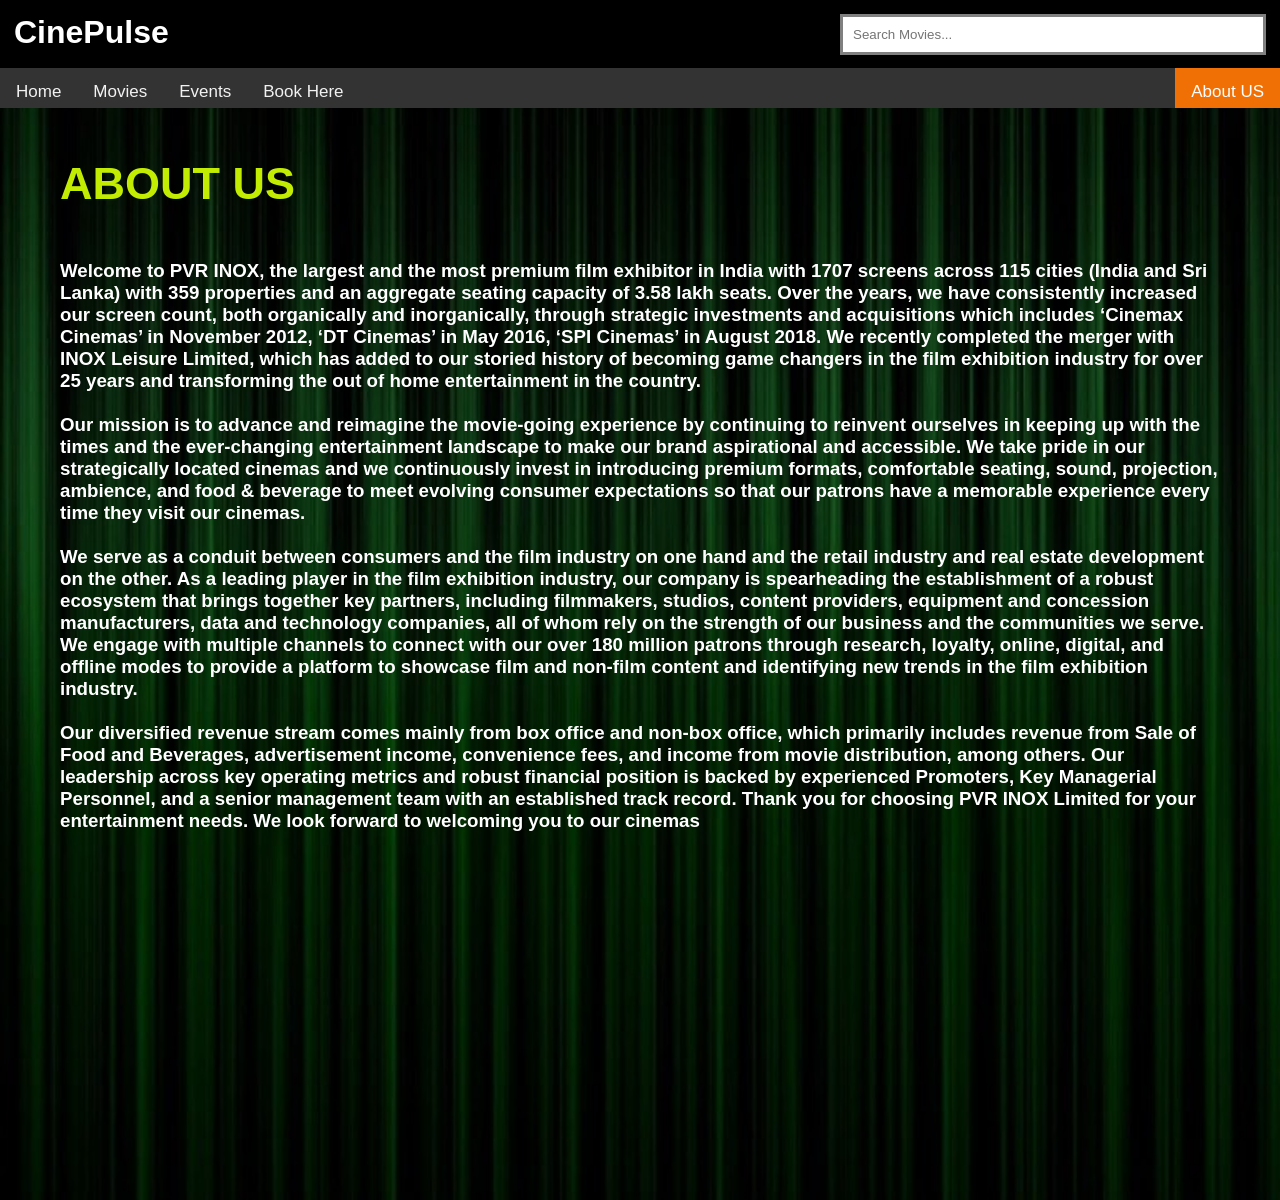
==== about.html @ e03e768c "cinepulse" ====
<!DOCTYPE html>
<html lang="en">
<head>
    <meta charset="UTF-8">
    <meta name="viewport" content="width=device-width, initial-scale=1.0">
    <title>About Us</title>
    <link rel="stylesheet" href="about.css">
</head>
<body>
    <div class="header">
        <div class="nav1">
            <div class="title">
                <h1>CinePulse</h1>
            </div>
            <div class="search">
                <input type="text" placeholder="Search Movies...">
            </div>
        </div>
        <div class="nav2">
            <a href="Home.html" >Home</a>
            <a href="movie.html" >Movies</a>
            <a href="event.html">Events</a>
            <a href="#book">Book Here</a>
            <a href="#about" id="about" class="active">About US</a>
        </div>
        <div class="about">
        <div class="ab">
            <h2>ABOUT US</h2>
        </div>
        <div class="ab2">
            <h3>Welcome to PVR INOX, the largest and the most premium film exhibitor in India with 1707 screens across 115 cities (India and Sri Lanka) with 359 properties and an aggregate seating capacity of 3.58 lakh seats. Over the years, we have consistently increased our screen count, both organically and inorganically, through strategic investments and acquisitions which includes ‘Cinemax Cinemas’ in November 2012, ‘DT Cinemas’ in May 2016, ‘SPI Cinemas’ in August 2018. We recently completed the merger with INOX Leisure Limited, which has added to our storied history of becoming game changers in the film exhibition industry for over 25 years and transforming the out of home entertainment in the country.<br>
                <br>

                Our mission is to advance and reimagine the movie-going experience by continuing to reinvent ourselves in keeping up with the times and the ever-changing entertainment landscape to make our brand aspirational and accessible. We take pride in our strategically located cinemas and we continuously invest in introducing premium formats, comfortable seating, sound, projection, ambience, and food & beverage to meet evolving consumer expectations so that our patrons have a memorable experience every time they visit our cinemas.<br>
                <br>
                
                We serve as a conduit between consumers and the film industry on one hand and the retail industry and real estate development on the other. As a leading player in the film exhibition industry, our company is spearheading the establishment of a robust ecosystem that brings together key partners, including filmmakers, studios, content providers, equipment and concession manufacturers, data and technology companies, all of whom rely on the strength of our business and the communities we serve. We engage with multiple channels to connect with our over 180 million patrons through research, loyalty, online, digital, and offline modes to provide a platform to showcase film and non-film content and identifying new trends in the film exhibition industry.<br>
                <br>
                
                Our diversified revenue stream comes mainly from box office and non-box office, which primarily includes revenue from Sale of Food and Beverages, advertisement income, convenience fees, and income from movie distribution, among others. Our leadership across key operating metrics and robust financial position is backed by experienced Promoters, Key Managerial Personnel, and a senior management team with an established track record.
                
                Thank you for choosing PVR INOX Limited for your entertainment needs. We look forward to welcoming you to our cinemas
            </h3>
        </div>
        </div>
    </div>
</body>
</html>
---- about.css ----
* {
    margin: 0;

}
.header {
    display: block;
    height: 100vh;
}

.nav1 {
    background-color: black;
    display: flex;
    color: white;
    justify-content: space-between;
    padding: 14px 14px;
    height: 40px;
}
.title h1{
    align-items: center;
    justify-content: center;
    /*  animation:fadeIn 1s ease forwards; */
}
/* @keyframes fadeIn{
    from{
        opacity: 0;
        transform: transslateY(20px);
    }
    to{
        opacity:1;
        transform:translateY0()
    }
} */

.search input[type=text]{
    float:right;
    width: 400px;
    margin: auto;
    height: auto;
  border: 3px solid grey;
  padding: 10px;
}



body {
    
    font-family: Arial, Helvetica, sans-serif;
    background-image: url(img7.jpg);
    background-position-y: 45px;
    background-size:cover ;
    background-repeat: no-repeat;
    height: 1200px;
}
.nav2 {
    overflow: hidden;
    background-color: #333;
    height:40px;
}
.nav2 a {
    float: left;
    color: #f2f2f2;
    text-align: center;
    padding: 14px 16px;
    text-decoration: none;
    font-size: 17px;
}
.nav2 a.about{
    float: right;
    color: #f2f2f2;
    text-align: center;
    padding: 14px 16px;
    text-decoration: none;
    font-size: 17px;

}
.nav2 a#about{
    float:right;
}
.nav2 a:hover {
    background-color: #ddd;
    color: black;
}
.nav2 a.active {
    background-color: #f07006;
    color: white;
} 

.about {
    height: 800px;
    font-family: 'Segoe UI', Tahoma, Geneva, Verdana, sans-serif;
}

.ab{
    margin-top: 50px;
    margin-left: 60px;
    color: #c2ed02;
    font-size: 30px;
}
.ab2{
    margin-top: 50px;
    margin-left: 60px;
    margin-right: 60px;
    color:white;

}
.team{
    margin-top: 50px;
    margin-left: 60px; 
    margin-right: 60px;
    font-size: 30px;
    color:#c2ed02
}
.event1{
    display: flex;
    justify-content: space-evenly;
    margin-top: 50px;
    margin-left: 60px;
    margin-right: 60px;
    padding-bottom: 50px;
}
.img1{
    text-align: center;
}
.event1 img {
    border-radius: 50%;
    border: 2px solid rgb(7, 226, 242);
    transition: 0.3s;
}
.event1 h4{
    color: #fff;
}
.img1 img:hover{
    transform: scale(1.08);
}
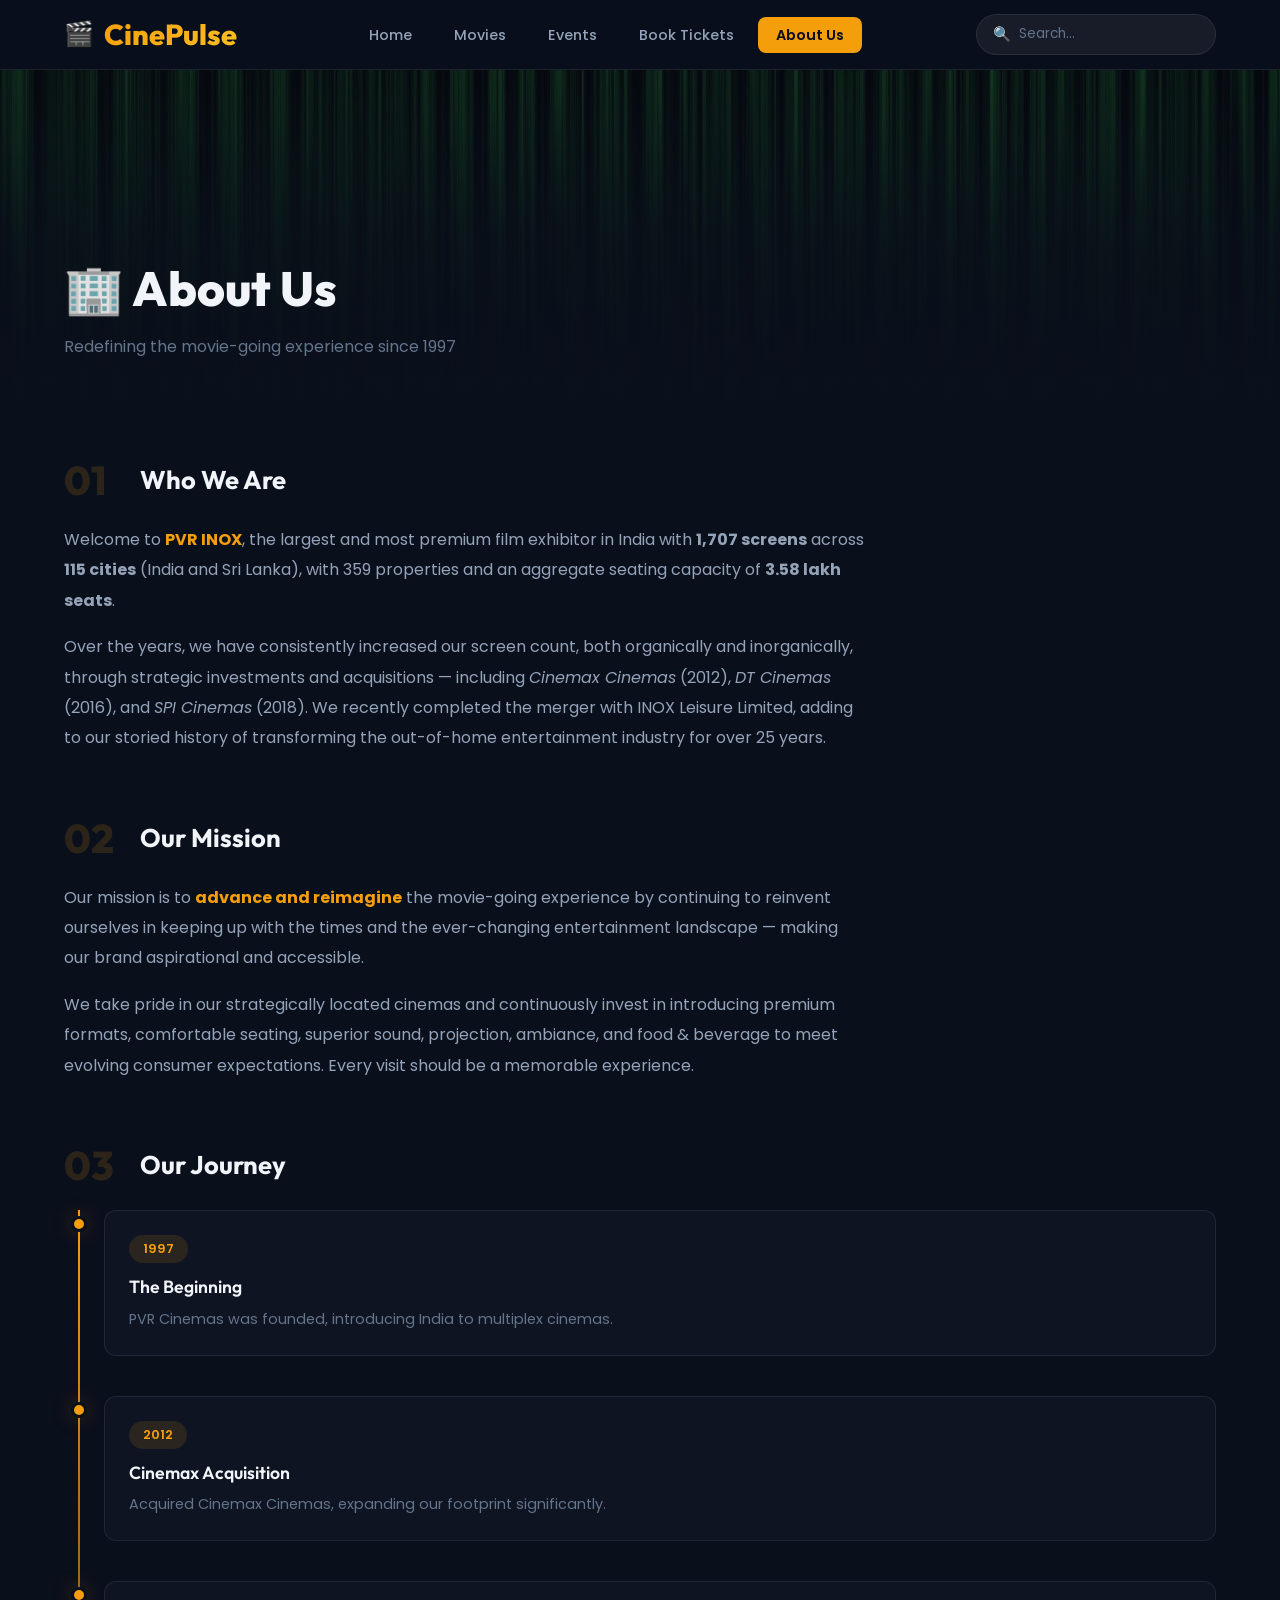
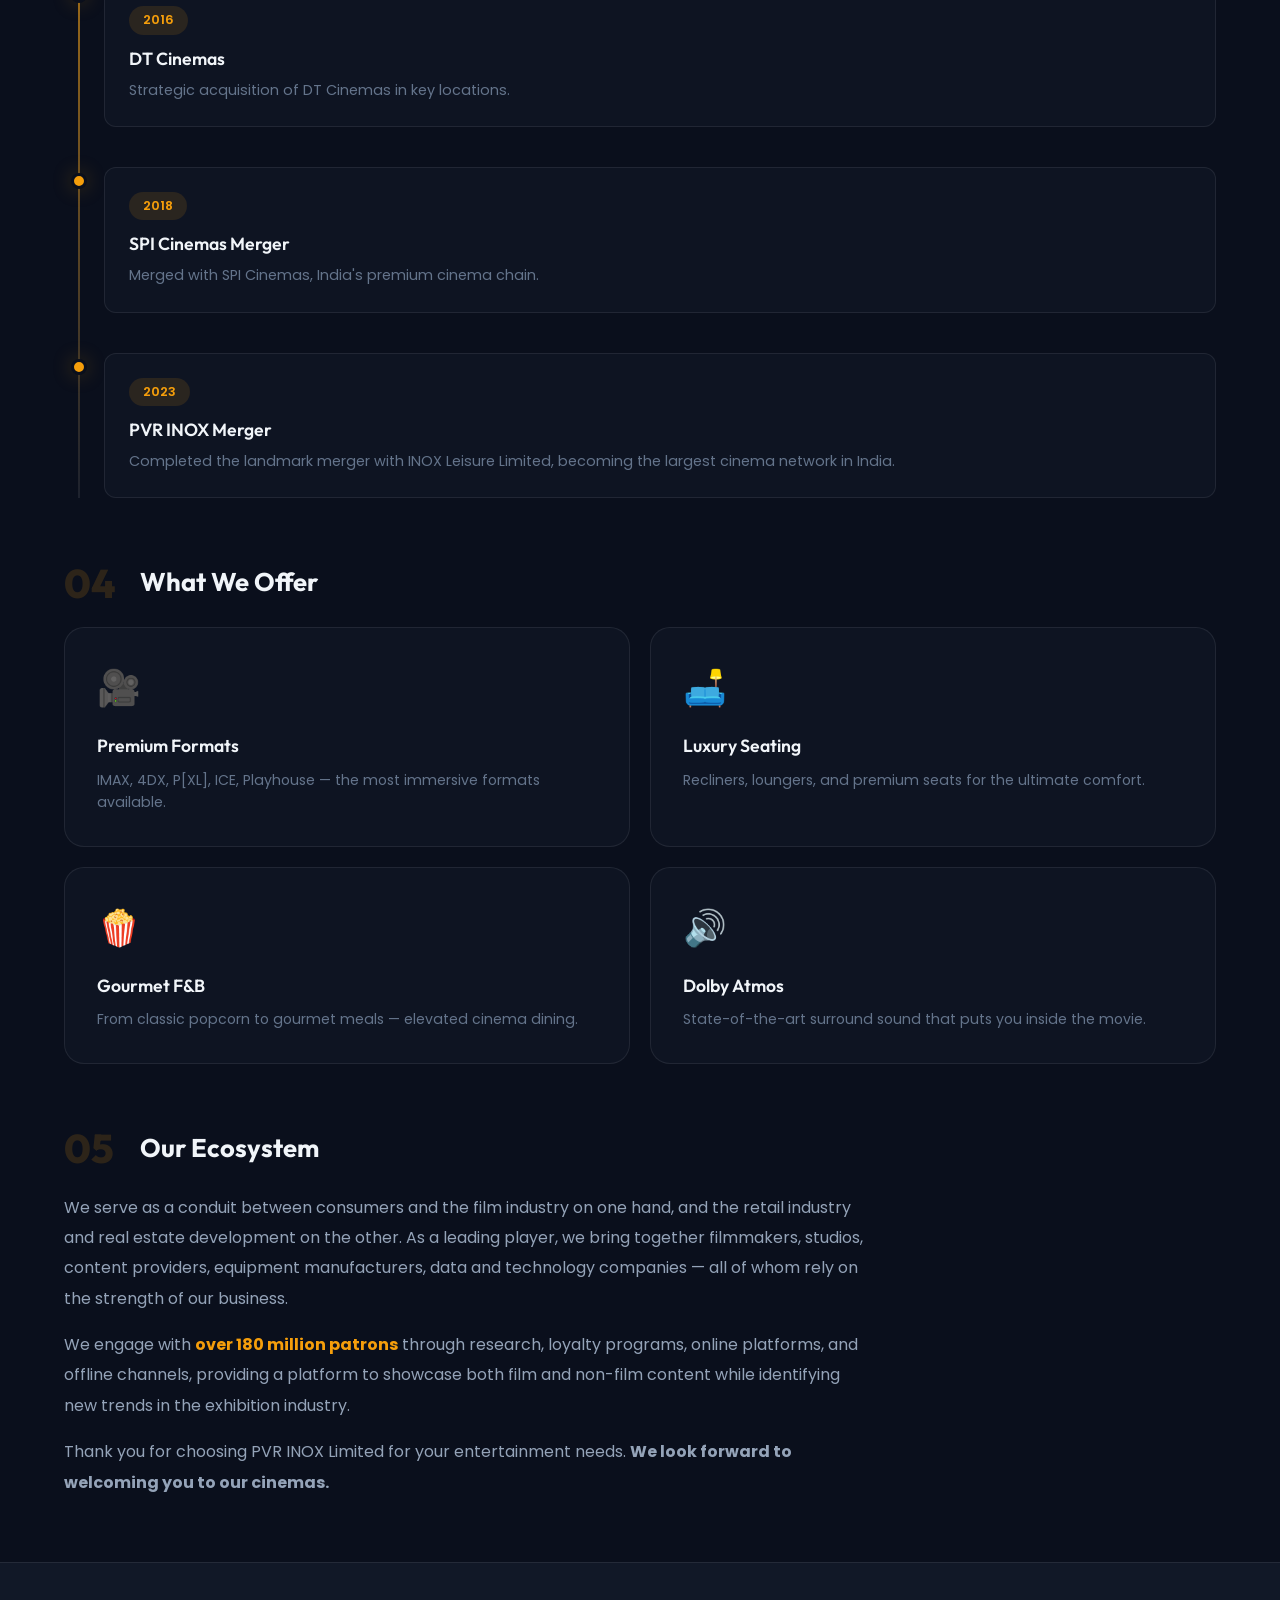
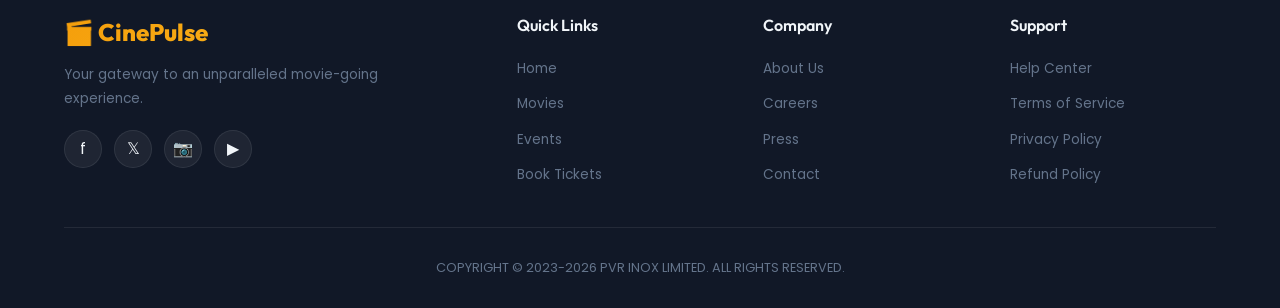
==== commit 095caffe: "updated" ====
--- a/about.html
+++ b/about.html
@@ -1,50 +1,252 @@
 <!DOCTYPE html>
 <html lang="en">
 <head>
-    <meta charset="UTF-8">
-    <meta name="viewport" content="width=device-width, initial-scale=1.0">
-    <title>About Us</title>
-    <link rel="stylesheet" href="about.css">
+  <meta charset="UTF-8">
+  <meta name="viewport" content="width=device-width, initial-scale=1.0">
+  <meta name="description" content="Learn about CinePulse and PVR INOX — India's largest premium film exhibitor with 1700+ screens across 115 cities.">
+  <title>About Us — CinePulse</title>
+  <link rel="stylesheet" href="global.css">
+  <link rel="stylesheet" href="about.css">
 </head>
 <body>
-    <div class="header">
-        <div class="nav1">
-            <div class="title">
-                <h1>CinePulse</h1>
-            </div>
-            <div class="search">
-                <input type="text" placeholder="Search Movies...">
-            </div>
-        </div>
-        <div class="nav2">
-            <a href="Home.html" >Home</a>
-            <a href="movie.html" >Movies</a>
-            <a href="event.html">Events</a>
-            <a href="#book">Book Here</a>
-            <a href="#about" id="about" class="active">About US</a>
-        </div>
-        <div class="about">
-        <div class="ab">
-            <h2>ABOUT US</h2>
-        </div>
-        <div class="ab2">
-            <h3>Welcome to PVR INOX, the largest and the most premium film exhibitor in India with 1707 screens across 115 cities (India and Sri Lanka) with 359 properties and an aggregate seating capacity of 3.58 lakh seats. Over the years, we have consistently increased our screen count, both organically and inorganically, through strategic investments and acquisitions which includes ‘Cinemax Cinemas’ in November 2012, ‘DT Cinemas’ in May 2016, ‘SPI Cinemas’ in August 2018. We recently completed the merger with INOX Leisure Limited, which has added to our storied history of becoming game changers in the film exhibition industry for over 25 years and transforming the out of home entertainment in the country.<br>
-                <br>
-
-                Our mission is to advance and reimagine the movie-going experience by continuing to reinvent ourselves in keeping up with the times and the ever-changing entertainment landscape to make our brand aspirational and accessible. We take pride in our strategically located cinemas and we continuously invest in introducing premium formats, comfortable seating, sound, projection, ambience, and food & beverage to meet evolving consumer expectations so that our patrons have a memorable experience every time they visit our cinemas.<br>
-                <br>
-                
-                We serve as a conduit between consumers and the film industry on one hand and the retail industry and real estate development on the other. As a leading player in the film exhibition industry, our company is spearheading the establishment of a robust ecosystem that brings together key partners, including filmmakers, studios, content providers, equipment and concession manufacturers, data and technology companies, all of whom rely on the strength of our business and the communities we serve. We engage with multiple channels to connect with our over 180 million patrons through research, loyalty, online, digital, and offline modes to provide a platform to showcase film and non-film content and identifying new trends in the film exhibition industry.<br>
-                <br>
-                
-                Our diversified revenue stream comes mainly from box office and non-box office, which primarily includes revenue from Sale of Food and Beverages, advertisement income, convenience fees, and income from movie distribution, among others. Our leadership across key operating metrics and robust financial position is backed by experienced Promoters, Key Managerial Personnel, and a senior management team with an established track record.
-                
-                Thank you for choosing PVR INOX Limited for your entertainment needs. We look forward to welcoming you to our cinemas
-            </h3>
-        </div>
-        </div>
-    </div>
+  <!-- Page Transition -->
+  <div class="page-transition active"></div>
+
+  <!-- Navbar -->
+  <nav class="navbar" id="navbar">
+    <div class="navbar__brand">
+      <span class="navbar__logo-icon">🎬</span>
+      <a href="index.html" class="navbar__logo">CinePulse</a>
+    </div>
+    <ul class="navbar__links" id="navLinks">
+      <li><a href="index.html">Home</a></li>
+      <li><a href="movie.html">Movies</a></li>
+      <li><a href="event.html">Events</a></li>
+      <li><a href="book.html">Book Tickets</a></li>
+      <li><a href="about.html" class="active">About Us</a></li>
+    </ul>
+    <div class="navbar__search">
+      <span class="navbar__search-icon">🔍</span>
+      <input type="text" placeholder="Search..." id="searchInput">
+    </div>
+    <div class="navbar__hamburger" id="hamburger">
+      <span></span>
+      <span></span>
+      <span></span>
+    </div>
+  </nav>
+  <div class="mobile-overlay" id="mobileOverlay"></div>
+
+  <!-- Page Header -->
+  <header class="page-hero" style="background-image: url('img7.jpg');">
+    <div class="page-hero__overlay"></div>
+    <div class="page-hero__content">
+      <h1 class="page-hero__title">🏢 About Us</h1>
+      <p class="page-hero__subtitle">Redefining the movie-going experience since 1997</p>
+    </div>
+  </header>
+
+  <!-- Main Content -->
+  <main class="about-page">
+    <div class="container">
+
+      <!-- Who We Are -->
+      <section class="about-section reveal">
+        <div class="about-section__header">
+          <span class="about-section__number">01</span>
+          <h2 class="about-section__title">Who We Are</h2>
+        </div>
+        <div class="about-section__content">
+          <p>
+            Welcome to <strong class="text-accent">PVR INOX</strong>, the largest and most premium film exhibitor
+            in India with <strong>1,707 screens</strong> across <strong>115 cities</strong> (India and Sri Lanka),
+            with 359 properties and an aggregate seating capacity of <strong>3.58 lakh seats</strong>.
+          </p>
+          <p>
+            Over the years, we have consistently increased our screen count, both organically and
+            inorganically, through strategic investments and acquisitions — including
+            <em>Cinemax Cinemas</em> (2012), <em>DT Cinemas</em> (2016), and <em>SPI Cinemas</em> (2018).
+            We recently completed the merger with INOX Leisure Limited, adding to our storied history
+            of transforming the out-of-home entertainment industry for over 25 years.
+          </p>
+        </div>
+      </section>
+
+      <!-- Our Mission -->
+      <section class="about-section reveal">
+        <div class="about-section__header">
+          <span class="about-section__number">02</span>
+          <h2 class="about-section__title">Our Mission</h2>
+        </div>
+        <div class="about-section__content">
+          <p>
+            Our mission is to <strong class="text-accent">advance and reimagine</strong> the movie-going
+            experience by continuing to reinvent ourselves in keeping up with the times and the
+            ever-changing entertainment landscape — making our brand aspirational and accessible.
+          </p>
+          <p>
+            We take pride in our strategically located cinemas and continuously invest in introducing
+            premium formats, comfortable seating, superior sound, projection, ambiance, and food
+            & beverage to meet evolving consumer expectations. Every visit should be a memorable experience.
+          </p>
+        </div>
+      </section>
+
+      <!-- Timeline -->
+      <section class="about-timeline reveal">
+        <div class="about-section__header">
+          <span class="about-section__number">03</span>
+          <h2 class="about-section__title">Our Journey</h2>
+        </div>
+        <div class="timeline">
+          <div class="timeline__item reveal-left">
+            <div class="timeline__marker"></div>
+            <div class="timeline__content">
+              <span class="timeline__year">1997</span>
+              <h3>The Beginning</h3>
+              <p>PVR Cinemas was founded, introducing India to multiplex cinemas.</p>
+            </div>
+          </div>
+          <div class="timeline__item reveal-right">
+            <div class="timeline__marker"></div>
+            <div class="timeline__content">
+              <span class="timeline__year">2012</span>
+              <h3>Cinemax Acquisition</h3>
+              <p>Acquired Cinemax Cinemas, expanding our footprint significantly.</p>
+            </div>
+          </div>
+          <div class="timeline__item reveal-left">
+            <div class="timeline__marker"></div>
+            <div class="timeline__content">
+              <span class="timeline__year">2016</span>
+              <h3>DT Cinemas</h3>
+              <p>Strategic acquisition of DT Cinemas in key locations.</p>
+            </div>
+          </div>
+          <div class="timeline__item reveal-right">
+            <div class="timeline__marker"></div>
+            <div class="timeline__content">
+              <span class="timeline__year">2018</span>
+              <h3>SPI Cinemas Merger</h3>
+              <p>Merged with SPI Cinemas, India's premium cinema chain.</p>
+            </div>
+          </div>
+          <div class="timeline__item reveal-left">
+            <div class="timeline__marker"></div>
+            <div class="timeline__content">
+              <span class="timeline__year">2023</span>
+              <h3>PVR INOX Merger</h3>
+              <p>Completed the landmark merger with INOX Leisure Limited, becoming the largest cinema network in India.</p>
+            </div>
+          </div>
+        </div>
+      </section>
+
+      <!-- What We Offer -->
+      <section class="about-features reveal">
+        <div class="about-section__header">
+          <span class="about-section__number">04</span>
+          <h2 class="about-section__title">What We Offer</h2>
+        </div>
+        <div class="features-grid stagger-children">
+          <div class="feature-card">
+            <span class="feature-card__icon">🎥</span>
+            <h3 class="feature-card__title">Premium Formats</h3>
+            <p class="feature-card__desc">IMAX, 4DX, P[XL], ICE, Playhouse — the most immersive formats available.</p>
+          </div>
+          <div class="feature-card">
+            <span class="feature-card__icon">🛋️</span>
+            <h3 class="feature-card__title">Luxury Seating</h3>
+            <p class="feature-card__desc">Recliners, loungers, and premium seats for the ultimate comfort.</p>
+          </div>
+          <div class="feature-card">
+            <span class="feature-card__icon">🍿</span>
+            <h3 class="feature-card__title">Gourmet F&B</h3>
+            <p class="feature-card__desc">From classic popcorn to gourmet meals — elevated cinema dining.</p>
+          </div>
+          <div class="feature-card">
+            <span class="feature-card__icon">🔊</span>
+            <h3 class="feature-card__title">Dolby Atmos</h3>
+            <p class="feature-card__desc">State-of-the-art surround sound that puts you inside the movie.</p>
+          </div>
+        </div>
+      </section>
+
+      <!-- Ecosystem -->
+      <section class="about-section reveal">
+        <div class="about-section__header">
+          <span class="about-section__number">05</span>
+          <h2 class="about-section__title">Our Ecosystem</h2>
+        </div>
+        <div class="about-section__content">
+          <p>
+            We serve as a conduit between consumers and the film industry on one hand,
+            and the retail industry and real estate development on the other. As a leading player,
+            we bring together filmmakers, studios, content providers, equipment manufacturers,
+            data and technology companies — all of whom rely on the strength of our business.
+          </p>
+          <p>
+            We engage with <strong class="text-accent">over 180 million patrons</strong> through research,
+            loyalty programs, online platforms, and offline channels, providing a platform to showcase
+            both film and non-film content while identifying new trends in the exhibition industry.
+          </p>
+          <p>
+            Thank you for choosing PVR INOX Limited for your entertainment needs.
+            <strong>We look forward to welcoming you to our cinemas.</strong>
+          </p>
+        </div>
+      </section>
+
+    </div>
+  </main>
+
+  <!-- Footer -->
+  <footer class="footer">
+    <div class="footer__grid">
+      <div class="footer__brand">
+        <div class="footer__brand-name">🎬 CinePulse</div>
+        <p class="footer__brand-desc">Your gateway to an unparalleled movie-going experience.</p>
+        <div class="footer__social">
+          <a href="#" aria-label="Facebook">f</a>
+          <a href="#" aria-label="Twitter">𝕏</a>
+          <a href="#" aria-label="Instagram">📷</a>
+          <a href="#" aria-label="YouTube">▶</a>
+        </div>
+      </div>
+      <div class="footer__col">
+        <h4 class="footer__col-title">Quick Links</h4>
+        <ul>
+          <li><a href="index.html">Home</a></li>
+          <li><a href="movie.html">Movies</a></li>
+          <li><a href="event.html">Events</a></li>
+          <li><a href="book.html">Book Tickets</a></li>
+        </ul>
+      </div>
+      <div class="footer__col">
+        <h4 class="footer__col-title">Company</h4>
+        <ul>
+          <li><a href="about.html">About Us</a></li>
+          <li><a href="#">Careers</a></li>
+          <li><a href="#">Press</a></li>
+          <li><a href="#">Contact</a></li>
+        </ul>
+      </div>
+      <div class="footer__col">
+        <h4 class="footer__col-title">Support</h4>
+        <ul>
+          <li><a href="#">Help Center</a></li>
+          <li><a href="#">Terms of Service</a></li>
+          <li><a href="#">Privacy Policy</a></li>
+          <li><a href="#">Refund Policy</a></li>
+        </ul>
+      </div>
+    </div>
+    <div class="footer__bottom">
+      COPYRIGHT © 2023-2026 PVR INOX LIMITED. ALL RIGHTS RESERVED.
+    </div>
+  </footer>
+
+  <button class="back-to-top" aria-label="Back to top">↑</button>
+  <script src="main.js"></script>
 </body>
 </html>
-
-
--- a/global.css
+++ b/global.css
@@ -0,0 +1,778 @@
+/* ============================================
+   CinePulse — Global Design System (2026)
+   ============================================ */
+
+/* ---------- Google Fonts ---------- */
+@import url('https://fonts.googleapis.com/css2?family=Poppins:wght@300;400;500;600;700;800;900&family=Outfit:wght@300;400;500;600;700;800&display=swap');
+
+/* ---------- CSS Custom Properties ---------- */
+:root {
+  /* Colors */
+  --bg-primary: #0a0f1c;
+  --bg-secondary: #111827;
+  --bg-card: rgba(17, 24, 39, 0.65);
+  --bg-glass: rgba(10, 15, 28, 0.75);
+  --bg-glass-hover: rgba(10, 15, 28, 0.9);
+
+  --accent: #f59e0b;
+  --accent-hover: #d97706;
+  --accent-glow: rgba(245, 158, 11, 0.25);
+  --accent-red: #ef4444;
+  --accent-green: #10b981;
+
+  --text-primary: #f1f5f9;
+  --text-secondary: #94a3b8;
+  --text-muted: #64748b;
+
+  --border-glass: rgba(255, 255, 255, 0.08);
+  --border-accent: rgba(245, 158, 11, 0.3);
+
+  /* Typography */
+  --font-heading: 'Outfit', sans-serif;
+  --font-body: 'Poppins', sans-serif;
+
+  /* Spacing */
+  --nav-height: 70px;
+  --section-padding: 80px 5%;
+  --container-max: 1400px;
+
+  /* Transitions */
+  --transition-fast: 0.2s cubic-bezier(0.4, 0, 0.2, 1);
+  --transition-smooth: 0.4s cubic-bezier(0.4, 0, 0.2, 1);
+  --transition-spring: 0.5s cubic-bezier(0.34, 1.56, 0.64, 1);
+
+  /* Borders */
+  --radius-sm: 8px;
+  --radius-md: 12px;
+  --radius-lg: 20px;
+  --radius-xl: 28px;
+
+  /* Shadows */
+  --shadow-card: 0 8px 32px rgba(0, 0, 0, 0.3);
+  --shadow-glow: 0 0 40px var(--accent-glow);
+  --shadow-float: 0 20px 60px rgba(0, 0, 0, 0.4);
+}
+
+/* ---------- Reset & Base ---------- */
+*,
+*::before,
+*::after {
+  margin: 0;
+  padding: 0;
+  box-sizing: border-box;
+}
+
+html {
+  scroll-behavior: smooth;
+  scroll-padding-top: var(--nav-height);
+}
+
+body {
+  font-family: var(--font-body);
+  background-color: var(--bg-primary);
+  color: var(--text-primary);
+  line-height: 1.6;
+  overflow-x: hidden;
+  min-height: 100vh;
+}
+
+img {
+  max-width: 100%;
+  height: auto;
+  display: block;
+}
+
+a {
+  text-decoration: none;
+  color: inherit;
+  transition: color var(--transition-fast);
+}
+
+::selection {
+  background: var(--accent);
+  color: var(--bg-primary);
+}
+
+/* Scrollbar */
+::-webkit-scrollbar {
+  width: 8px;
+}
+::-webkit-scrollbar-track {
+  background: var(--bg-primary);
+}
+::-webkit-scrollbar-thumb {
+  background: var(--text-muted);
+  border-radius: 100px;
+}
+::-webkit-scrollbar-thumb:hover {
+  background: var(--accent);
+}
+
+/* ---------- NAVBAR ---------- */
+.navbar {
+  position: fixed;
+  top: 0;
+  left: 0;
+  right: 0;
+  z-index: 1000;
+  padding: 0 5%;
+  height: var(--nav-height);
+  display: flex;
+  align-items: center;
+  justify-content: space-between;
+  background: var(--bg-glass);
+  backdrop-filter: blur(20px);
+  -webkit-backdrop-filter: blur(20px);
+  border-bottom: 1px solid var(--border-glass);
+  transition: all var(--transition-smooth);
+}
+
+.navbar.scrolled {
+  background: var(--bg-glass-hover);
+  box-shadow: 0 4px 30px rgba(0, 0, 0, 0.3);
+}
+
+.navbar__brand {
+  display: flex;
+  align-items: center;
+  gap: 10px;
+}
+
+.navbar__logo {
+  font-family: var(--font-heading);
+  font-size: 1.8rem;
+  font-weight: 800;
+  background: linear-gradient(135deg, var(--accent), #fbbf24, var(--accent-hover));
+  background-size: 200% 200%;
+  -webkit-background-clip: text;
+  -webkit-text-fill-color: transparent;
+  background-clip: text;
+  animation: gradientShift 3s ease infinite;
+}
+
+@keyframes gradientShift {
+  0%, 100% { background-position: 0% 50%; }
+  50% { background-position: 100% 50%; }
+}
+
+.navbar__logo-icon {
+  font-size: 1.5rem;
+}
+
+.navbar__links {
+  display: flex;
+  align-items: center;
+  gap: 6px;
+  list-style: none;
+}
+
+.navbar__links a {
+  padding: 8px 18px;
+  border-radius: var(--radius-sm);
+  font-size: 0.9rem;
+  font-weight: 500;
+  color: var(--text-secondary);
+  transition: all var(--transition-fast);
+  position: relative;
+}
+
+.navbar__links a:hover {
+  color: var(--text-primary);
+  background: rgba(255, 255, 255, 0.06);
+}
+
+.navbar__links a.active {
+  color: var(--bg-primary);
+  background: var(--accent);
+  font-weight: 600;
+}
+
+.navbar__search {
+  display: flex;
+  align-items: center;
+  gap: 8px;
+  background: rgba(255, 255, 255, 0.06);
+  border: 1px solid var(--border-glass);
+  border-radius: 100px;
+  padding: 8px 16px;
+  transition: all var(--transition-fast);
+}
+
+.navbar__search:focus-within {
+  border-color: var(--accent);
+  background: rgba(255, 255, 255, 0.1);
+  box-shadow: 0 0 20px var(--accent-glow);
+}
+
+.navbar__search-icon {
+  color: var(--text-muted);
+  font-size: 0.9rem;
+}
+
+.navbar__search input {
+  background: none;
+  border: none;
+  outline: none;
+  color: var(--text-primary);
+  font-family: var(--font-body);
+  font-size: 0.85rem;
+  width: 180px;
+  transition: width var(--transition-smooth);
+}
+
+.navbar__search input::placeholder {
+  color: var(--text-muted);
+}
+
+.navbar__search input:focus {
+  width: 240px;
+}
+
+/* Hamburger */
+.navbar__hamburger {
+  display: none;
+  flex-direction: column;
+  gap: 5px;
+  cursor: pointer;
+  padding: 5px;
+  z-index: 1001;
+}
+
+.navbar__hamburger span {
+  width: 24px;
+  height: 2px;
+  background: var(--text-primary);
+  border-radius: 2px;
+  transition: all var(--transition-fast);
+}
+
+.navbar__hamburger.open span:nth-child(1) {
+  transform: rotate(45deg) translate(5px, 5px);
+}
+.navbar__hamburger.open span:nth-child(2) {
+  opacity: 0;
+}
+.navbar__hamburger.open span:nth-child(3) {
+  transform: rotate(-45deg) translate(5px, -5px);
+}
+
+/* ---------- SECTION HEADERS ---------- */
+.section-header {
+  margin-bottom: 40px;
+}
+
+.section-header__title {
+  font-family: var(--font-heading);
+  font-size: 2rem;
+  font-weight: 700;
+  color: var(--text-primary);
+  display: inline-block;
+  position: relative;
+  padding-bottom: 12px;
+}
+
+.section-header__title::after {
+  content: '';
+  position: absolute;
+  bottom: 0;
+  left: 0;
+  width: 60px;
+  height: 3px;
+  background: linear-gradient(90deg, var(--accent), transparent);
+  border-radius: 100px;
+}
+
+.section-header__subtitle {
+  color: var(--text-muted);
+  font-size: 0.95rem;
+  margin-top: 8px;
+}
+
+/* ---------- CARD GRID ---------- */
+.card-grid {
+  display: grid;
+  grid-template-columns: repeat(auto-fill, minmax(200px, 1fr));
+  gap: 24px;
+}
+
+.card {
+  position: relative;
+  border-radius: var(--radius-md);
+  overflow: hidden;
+  background: var(--bg-card);
+  border: 1px solid var(--border-glass);
+  transition: all var(--transition-smooth);
+  cursor: pointer;
+  group: true;
+}
+
+.card:hover {
+  transform: translateY(-8px);
+  box-shadow: var(--shadow-float);
+  border-color: var(--border-accent);
+}
+
+.card__image-wrapper {
+  position: relative;
+  overflow: hidden;
+  aspect-ratio: 2/3;
+}
+
+.card__image-wrapper img {
+  width: 100%;
+  height: 100%;
+  object-fit: cover;
+  transition: transform var(--transition-smooth);
+}
+
+.card:hover .card__image-wrapper img {
+  transform: scale(1.08);
+}
+
+.card__overlay {
+  position: absolute;
+  inset: 0;
+  background: linear-gradient(to top, rgba(0,0,0,0.85) 0%, rgba(0,0,0,0.2) 40%, transparent 100%);
+  opacity: 0;
+  transition: opacity var(--transition-smooth);
+  display: flex;
+  align-items: flex-end;
+  padding: 20px;
+}
+
+.card:hover .card__overlay {
+  opacity: 1;
+}
+
+.card__overlay-btn {
+  width: 100%;
+  padding: 10px;
+  background: var(--accent);
+  color: var(--bg-primary);
+  border: none;
+  border-radius: var(--radius-sm);
+  font-family: var(--font-body);
+  font-weight: 600;
+  font-size: 0.85rem;
+  cursor: pointer;
+  transition: all var(--transition-fast);
+  text-align: center;
+  display: block;
+}
+
+.card__overlay-btn:hover {
+  background: var(--accent-hover);
+  transform: scale(1.03);
+}
+
+.card__info {
+  padding: 14px;
+}
+
+.card__title {
+  font-family: var(--font-heading);
+  font-weight: 600;
+  font-size: 0.95rem;
+  margin-bottom: 4px;
+  white-space: nowrap;
+  overflow: hidden;
+  text-overflow: ellipsis;
+}
+
+.card__meta {
+  font-size: 0.78rem;
+  color: var(--text-muted);
+}
+
+/* ---------- FOOTER ---------- */
+.footer {
+  background: var(--bg-secondary);
+  border-top: 1px solid var(--border-glass);
+  padding: 50px 5% 30px;
+  margin-top: 60px;
+}
+
+.footer__grid {
+  display: grid;
+  grid-template-columns: 2fr repeat(3, 1fr);
+  gap: 40px;
+  max-width: var(--container-max);
+  margin: 0 auto;
+}
+
+.footer__brand-name {
+  font-family: var(--font-heading);
+  font-size: 1.5rem;
+  font-weight: 800;
+  background: linear-gradient(135deg, var(--accent), #fbbf24);
+  -webkit-background-clip: text;
+  -webkit-text-fill-color: transparent;
+  background-clip: text;
+  margin-bottom: 12px;
+}
+
+.footer__brand-desc {
+  color: var(--text-muted);
+  font-size: 0.85rem;
+  line-height: 1.7;
+  max-width: 320px;
+}
+
+.footer__col-title {
+  font-family: var(--font-heading);
+  font-weight: 600;
+  font-size: 1rem;
+  margin-bottom: 16px;
+  color: var(--text-primary);
+}
+
+.footer__col ul {
+  list-style: none;
+}
+
+.footer__col ul li {
+  margin-bottom: 10px;
+}
+
+.footer__col ul li a {
+  color: var(--text-muted);
+  font-size: 0.85rem;
+  transition: all var(--transition-fast);
+}
+
+.footer__col ul li a:hover {
+  color: var(--accent);
+  padding-left: 4px;
+}
+
+.footer__social {
+  display: flex;
+  gap: 12px;
+  margin-top: 20px;
+}
+
+.footer__social a {
+  width: 38px;
+  height: 38px;
+  border-radius: 50%;
+  background: rgba(255, 255, 255, 0.06);
+  border: 1px solid var(--border-glass);
+  display: flex;
+  align-items: center;
+  justify-content: center;
+  font-size: 1rem;
+  transition: all var(--transition-fast);
+}
+
+.footer__social a:hover {
+  background: var(--accent);
+  color: var(--bg-primary);
+  border-color: var(--accent);
+  transform: translateY(-3px);
+}
+
+.footer__bottom {
+  text-align: center;
+  padding-top: 30px;
+  margin-top: 30px;
+  border-top: 1px solid var(--border-glass);
+  color: var(--text-muted);
+  font-size: 0.8rem;
+}
+
+/* ---------- TOAST NOTIFICATIONS ---------- */
+.toast-container {
+  position: fixed;
+  top: 90px;
+  right: 20px;
+  z-index: 9999;
+  display: flex;
+  flex-direction: column;
+  gap: 10px;
+}
+
+.toast {
+  padding: 16px 24px;
+  border-radius: var(--radius-md);
+  background: var(--bg-glass-hover);
+  backdrop-filter: blur(20px);
+  border: 1px solid var(--border-glass);
+  color: var(--text-primary);
+  font-size: 0.9rem;
+  display: flex;
+  align-items: center;
+  gap: 12px;
+  min-width: 300px;
+  box-shadow: var(--shadow-card);
+  animation: toastIn 0.4s var(--transition-spring) forwards;
+  position: relative;
+  overflow: hidden;
+}
+
+.toast::after {
+  content: '';
+  position: absolute;
+  bottom: 0;
+  left: 0;
+  height: 3px;
+  width: 100%;
+  animation: toastProgress 3s linear forwards;
+}
+
+.toast.success::after { background: var(--accent-green); }
+.toast.error::after { background: var(--accent-red); }
+.toast.info::after { background: var(--accent); }
+
+.toast__icon { font-size: 1.2rem; }
+
+.toast.removing {
+  animation: toastOut 0.3s ease forwards;
+}
+
+@keyframes toastIn {
+  from { opacity: 0; transform: translateX(100px); }
+  to { opacity: 1; transform: translateX(0); }
+}
+@keyframes toastOut {
+  from { opacity: 1; transform: translateX(0); }
+  to { opacity: 0; transform: translateX(100px); }
+}
+@keyframes toastProgress {
+  from { width: 100%; }
+  to { width: 0%; }
+}
+
+/* ---------- BACK TO TOP ---------- */
+.back-to-top {
+  position: fixed;
+  bottom: 30px;
+  right: 30px;
+  width: 48px;
+  height: 48px;
+  border-radius: 50%;
+  background: var(--accent);
+  color: var(--bg-primary);
+  border: none;
+  cursor: pointer;
+  font-size: 1.3rem;
+  display: flex;
+  align-items: center;
+  justify-content: center;
+  box-shadow: var(--shadow-glow);
+  opacity: 0;
+  visibility: hidden;
+  transform: translateY(20px);
+  transition: all var(--transition-smooth);
+  z-index: 999;
+}
+
+.back-to-top.visible {
+  opacity: 1;
+  visibility: visible;
+  transform: translateY(0);
+}
+
+.back-to-top:hover {
+  transform: translateY(-4px) scale(1.1);
+  box-shadow: 0 0 60px var(--accent-glow);
+}
+
+/* ---------- SCROLL ANIMATIONS ---------- */
+.reveal {
+  opacity: 0;
+  transform: translateY(40px);
+  transition: all 0.8s cubic-bezier(0.16, 1, 0.3, 1);
+}
+
+.reveal.visible {
+  opacity: 1;
+  transform: translateY(0);
+}
+
+.reveal-left {
+  opacity: 0;
+  transform: translateX(-40px);
+  transition: all 0.8s cubic-bezier(0.16, 1, 0.3, 1);
+}
+
+.reveal-left.visible {
+  opacity: 1;
+  transform: translateX(0);
+}
+
+.reveal-right {
+  opacity: 0;
+  transform: translateX(40px);
+  transition: all 0.8s cubic-bezier(0.16, 1, 0.3, 1);
+}
+
+.reveal-right.visible {
+  opacity: 1;
+  transform: translateX(0);
+}
+
+.reveal-scale {
+  opacity: 0;
+  transform: scale(0.9);
+  transition: all 0.8s cubic-bezier(0.16, 1, 0.3, 1);
+}
+
+.reveal-scale.visible {
+  opacity: 1;
+  transform: scale(1);
+}
+
+/* Stagger children */
+.stagger-children > * {
+  opacity: 0;
+  transform: translateY(20px);
+  transition: all 0.5s cubic-bezier(0.16, 1, 0.3, 1);
+}
+
+.stagger-children.visible > *:nth-child(1) { transition-delay: 0.05s; }
+.stagger-children.visible > *:nth-child(2) { transition-delay: 0.1s; }
+.stagger-children.visible > *:nth-child(3) { transition-delay: 0.15s; }
+.stagger-children.visible > *:nth-child(4) { transition-delay: 0.2s; }
+.stagger-children.visible > *:nth-child(5) { transition-delay: 0.25s; }
+.stagger-children.visible > *:nth-child(6) { transition-delay: 0.3s; }
+
+.stagger-children.visible > * {
+  opacity: 1;
+  transform: translateY(0);
+}
+
+/* ---------- PAGE TRANSITION ---------- */
+.page-transition {
+  position: fixed;
+  inset: 0;
+  background: var(--bg-primary);
+  z-index: 10000;
+  pointer-events: none;
+  opacity: 0;
+  transition: opacity 0.3s ease;
+}
+
+.page-transition.active {
+  opacity: 1;
+  pointer-events: all;
+}
+
+/* ---------- UTILITY ---------- */
+.container {
+  max-width: var(--container-max);
+  margin: 0 auto;
+  padding: 0 5%;
+}
+
+.text-accent { color: var(--accent); }
+.text-muted { color: var(--text-muted); }
+
+/* ---------- RESPONSIVE ---------- */
+
+/* Tablet */
+@media (max-width: 1024px) {
+  :root {
+    --nav-height: 64px;
+    --section-padding: 60px 4%;
+  }
+
+  .card-grid {
+    grid-template-columns: repeat(auto-fill, minmax(160px, 1fr));
+    gap: 16px;
+  }
+
+  .footer__grid {
+    grid-template-columns: 1fr 1fr;
+    gap: 30px;
+  }
+}
+
+/* Mobile */
+@media (max-width: 768px) {
+  :root {
+    --section-padding: 40px 4%;
+  }
+
+  .navbar__hamburger {
+    display: flex;
+  }
+
+  .navbar__links {
+    position: fixed;
+    top: 0;
+    right: -100%;
+    width: 280px;
+    height: 100vh;
+    background: var(--bg-secondary);
+    flex-direction: column;
+    padding: 100px 30px 30px;
+    gap: 8px;
+    transition: right var(--transition-smooth);
+    border-left: 1px solid var(--border-glass);
+  }
+
+  .navbar__links.open {
+    right: 0;
+  }
+
+  .navbar__links a {
+    width: 100%;
+    padding: 12px 16px;
+    font-size: 1rem;
+  }
+
+  .navbar__search {
+    display: none;
+  }
+
+  .section-header__title {
+    font-size: 1.5rem;
+  }
+
+  .card-grid {
+    grid-template-columns: repeat(2, 1fr);
+    gap: 12px;
+  }
+
+  .footer__grid {
+    grid-template-columns: 1fr;
+    gap: 30px;
+  }
+
+  .toast {
+    min-width: unset;
+    margin: 0 10px;
+  }
+}
+
+/* Small Mobile */
+@media (max-width: 480px) {
+  .card-grid {
+    grid-template-columns: repeat(2, 1fr);
+    gap: 10px;
+  }
+
+  .card__info {
+    padding: 10px;
+  }
+
+  .card__title {
+    font-size: 0.82rem;
+  }
+}
+
+/* Mobile Overlay backdrop */
+.mobile-overlay {
+  position: fixed;
+  inset: 0;
+  background: rgba(0, 0, 0, 0.5);
+  z-index: 998;
+  opacity: 0;
+  visibility: hidden;
+  transition: all var(--transition-fast);
+}
+
+.mobile-overlay.open {
+  opacity: 1;
+  visibility: visible;
+}
--- a/about.css
+++ b/about.css
@@ -1,134 +1,239 @@
-* {
-    margin: 0;
-
-}
-.header {
-    display: block;
-    height: 100vh;
-}
-
-.nav1 {
-    background-color: black;
-    display: flex;
-    color: white;
-    justify-content: space-between;
-    padding: 14px 14px;
-    height: 40px;
-}
-.title h1{
-    align-items: center;
-    justify-content: center;
-    /*  animation:fadeIn 1s ease forwards; */
-}
-/* @keyframes fadeIn{
-    from{
-        opacity: 0;
-        transform: transslateY(20px);
-    }
-    to{
-        opacity:1;
-        transform:translateY0()
-    }
-} */
-
-.search input[type=text]{
-    float:right;
-    width: 400px;
-    margin: auto;
-    height: auto;
-  border: 3px solid grey;
-  padding: 10px;
-}
-
-
-
-body {
-    
-    font-family: Arial, Helvetica, sans-serif;
-    background-image: url(img7.jpg);
-    background-position-y: 45px;
-    background-size:cover ;
-    background-repeat: no-repeat;
-    height: 1200px;
-}
-.nav2 {
-    overflow: hidden;
-    background-color: #333;
-    height:40px;
-}
-.nav2 a {
-    float: left;
-    color: #f2f2f2;
-    text-align: center;
-    padding: 14px 16px;
-    text-decoration: none;
-    font-size: 17px;
-}
-.nav2 a.about{
-    float: right;
-    color: #f2f2f2;
-    text-align: center;
-    padding: 14px 16px;
-    text-decoration: none;
-    font-size: 17px;
-
-}
-.nav2 a#about{
-    float:right;
-}
-.nav2 a:hover {
-    background-color: #ddd;
-    color: black;
-}
-.nav2 a.active {
-    background-color: #f07006;
-    color: white;
-} 
-
-.about {
-    height: 800px;
-    font-family: 'Segoe UI', Tahoma, Geneva, Verdana, sans-serif;
-}
-
-.ab{
-    margin-top: 50px;
-    margin-left: 60px;
-    color: #c2ed02;
-    font-size: 30px;
-}
-.ab2{
-    margin-top: 50px;
-    margin-left: 60px;
-    margin-right: 60px;
-    color:white;
-
-}
-.team{
-    margin-top: 50px;
-    margin-left: 60px; 
-    margin-right: 60px;
-    font-size: 30px;
-    color:#c2ed02
-}
-.event1{
-    display: flex;
-    justify-content: space-evenly;
-    margin-top: 50px;
-    margin-left: 60px;
-    margin-right: 60px;
-    padding-bottom: 50px;
-}
-.img1{
-    text-align: center;
-}
-.event1 img {
-    border-radius: 50%;
-    border: 2px solid rgb(7, 226, 242);
-    transition: 0.3s;
-}
-.event1 h4{
-    color: #fff;
-}
-.img1 img:hover{
-    transform: scale(1.08);
+/* ============================================
+   CinePulse — About Page Styles
+   ============================================ */
+
+/* ---------- PAGE HERO (shared with movie/event) ---------- */
+.page-hero {
+  position: relative;
+  height: 340px;
+  background-size: cover;
+  background-position: center;
+  display: flex;
+  align-items: flex-end;
+  margin-top: var(--nav-height);
+}
+
+.page-hero__overlay {
+  position: absolute;
+  inset: 0;
+  background: linear-gradient(
+    to top,
+    var(--bg-primary) 0%,
+    rgba(10, 15, 28, 0.85) 50%,
+    rgba(10, 15, 28, 0.5) 100%
+  );
+}
+
+.page-hero__content {
+  position: relative;
+  z-index: 2;
+  padding: 40px 5% 50px;
+  width: 100%;
+}
+
+.page-hero__title {
+  font-family: var(--font-heading);
+  font-size: clamp(2rem, 5vw, 3rem);
+  font-weight: 800;
+  margin-bottom: 8px;
+}
+
+.page-hero__subtitle {
+  color: var(--text-muted);
+  font-size: 1rem;
+}
+
+/* ---------- ABOUT SECTIONS ---------- */
+.about-page {
+  padding: 50px 0 0;
+}
+
+.about-section,
+.about-timeline,
+.about-features {
+  margin-bottom: 64px;
+}
+
+.about-section__header {
+  display: flex;
+  align-items: center;
+  gap: 16px;
+  margin-bottom: 24px;
+}
+
+.about-section__number {
+  font-family: var(--font-heading);
+  font-size: 2.5rem;
+  font-weight: 800;
+  color: rgba(245, 158, 11, 0.15);
+  line-height: 1;
+  min-width: 60px;
+}
+
+.about-section__title {
+  font-family: var(--font-heading);
+  font-size: 1.6rem;
+  font-weight: 700;
+}
+
+.about-section__content p {
+  color: var(--text-secondary);
+  font-size: 1rem;
+  line-height: 1.9;
+  margin-bottom: 16px;
+  max-width: 800px;
+}
+
+.about-section__content p:last-child {
+  margin-bottom: 0;
+}
+
+/* ---------- TIMELINE ---------- */
+.timeline {
+  position: relative;
+  padding-left: 40px;
+}
+
+.timeline::before {
+  content: '';
+  position: absolute;
+  left: 14px;
+  top: 0;
+  bottom: 0;
+  width: 2px;
+  background: linear-gradient(to bottom, var(--accent), var(--border-glass));
+}
+
+.timeline__item {
+  position: relative;
+  margin-bottom: 40px;
+}
+
+.timeline__item:last-child {
+  margin-bottom: 0;
+}
+
+.timeline__marker {
+  position: absolute;
+  left: -33px;
+  top: 6px;
+  width: 16px;
+  height: 16px;
+  border-radius: 50%;
+  background: var(--accent);
+  border: 3px solid var(--bg-primary);
+  box-shadow: 0 0 20px var(--accent-glow);
+  z-index: 1;
+}
+
+.timeline__content {
+  background: var(--bg-card);
+  border: 1px solid var(--border-glass);
+  border-radius: var(--radius-md);
+  padding: 24px;
+  transition: all var(--transition-smooth);
+}
+
+.timeline__content:hover {
+  border-color: var(--border-accent);
+  transform: translateX(8px);
+  box-shadow: var(--shadow-card);
+}
+
+.timeline__year {
+  display: inline-block;
+  background: rgba(245, 158, 11, 0.12);
+  color: var(--accent);
+  padding: 4px 14px;
+  border-radius: 100px;
+  font-size: 0.8rem;
+  font-weight: 600;
+  margin-bottom: 10px;
+}
+
+.timeline__content h3 {
+  font-family: var(--font-heading);
+  font-size: 1.1rem;
+  font-weight: 600;
+  margin-bottom: 6px;
+}
+
+.timeline__content p {
+  color: var(--text-muted);
+  font-size: 0.9rem;
+  line-height: 1.6;
+}
+
+/* ---------- FEATURES GRID ---------- */
+.features-grid {
+  display: grid;
+  grid-template-columns: repeat(2, 1fr);
+  gap: 20px;
+}
+
+.feature-card {
+  background: var(--bg-card);
+  border: 1px solid var(--border-glass);
+  border-radius: var(--radius-lg);
+  padding: 32px;
+  transition: all var(--transition-smooth);
+}
+
+.feature-card:hover {
+  transform: translateY(-6px);
+  border-color: var(--border-accent);
+  box-shadow: var(--shadow-glow);
+}
+
+.feature-card__icon {
+  font-size: 2.2rem;
+  display: block;
+  margin-bottom: 16px;
+}
+
+.feature-card__title {
+  font-family: var(--font-heading);
+  font-size: 1.1rem;
+  font-weight: 600;
+  margin-bottom: 8px;
+}
+
+.feature-card__desc {
+  color: var(--text-muted);
+  font-size: 0.88rem;
+  line-height: 1.6;
+}
+
+/* ---------- RESPONSIVE ---------- */
+@media (max-width: 768px) {
+  .page-hero {
+    height: 260px;
+  }
+
+  .about-section__number {
+    font-size: 2rem;
+    min-width: auto;
+  }
+
+  .about-section__title {
+    font-size: 1.3rem;
+  }
+
+  .timeline {
+    padding-left: 30px;
+  }
+
+  .timeline__marker {
+    left: -24px;
+    width: 12px;
+    height: 12px;
+  }
+
+  .timeline__content {
+    padding: 18px;
+  }
+
+  .features-grid {
+    grid-template-columns: 1fr;
+  }
 }
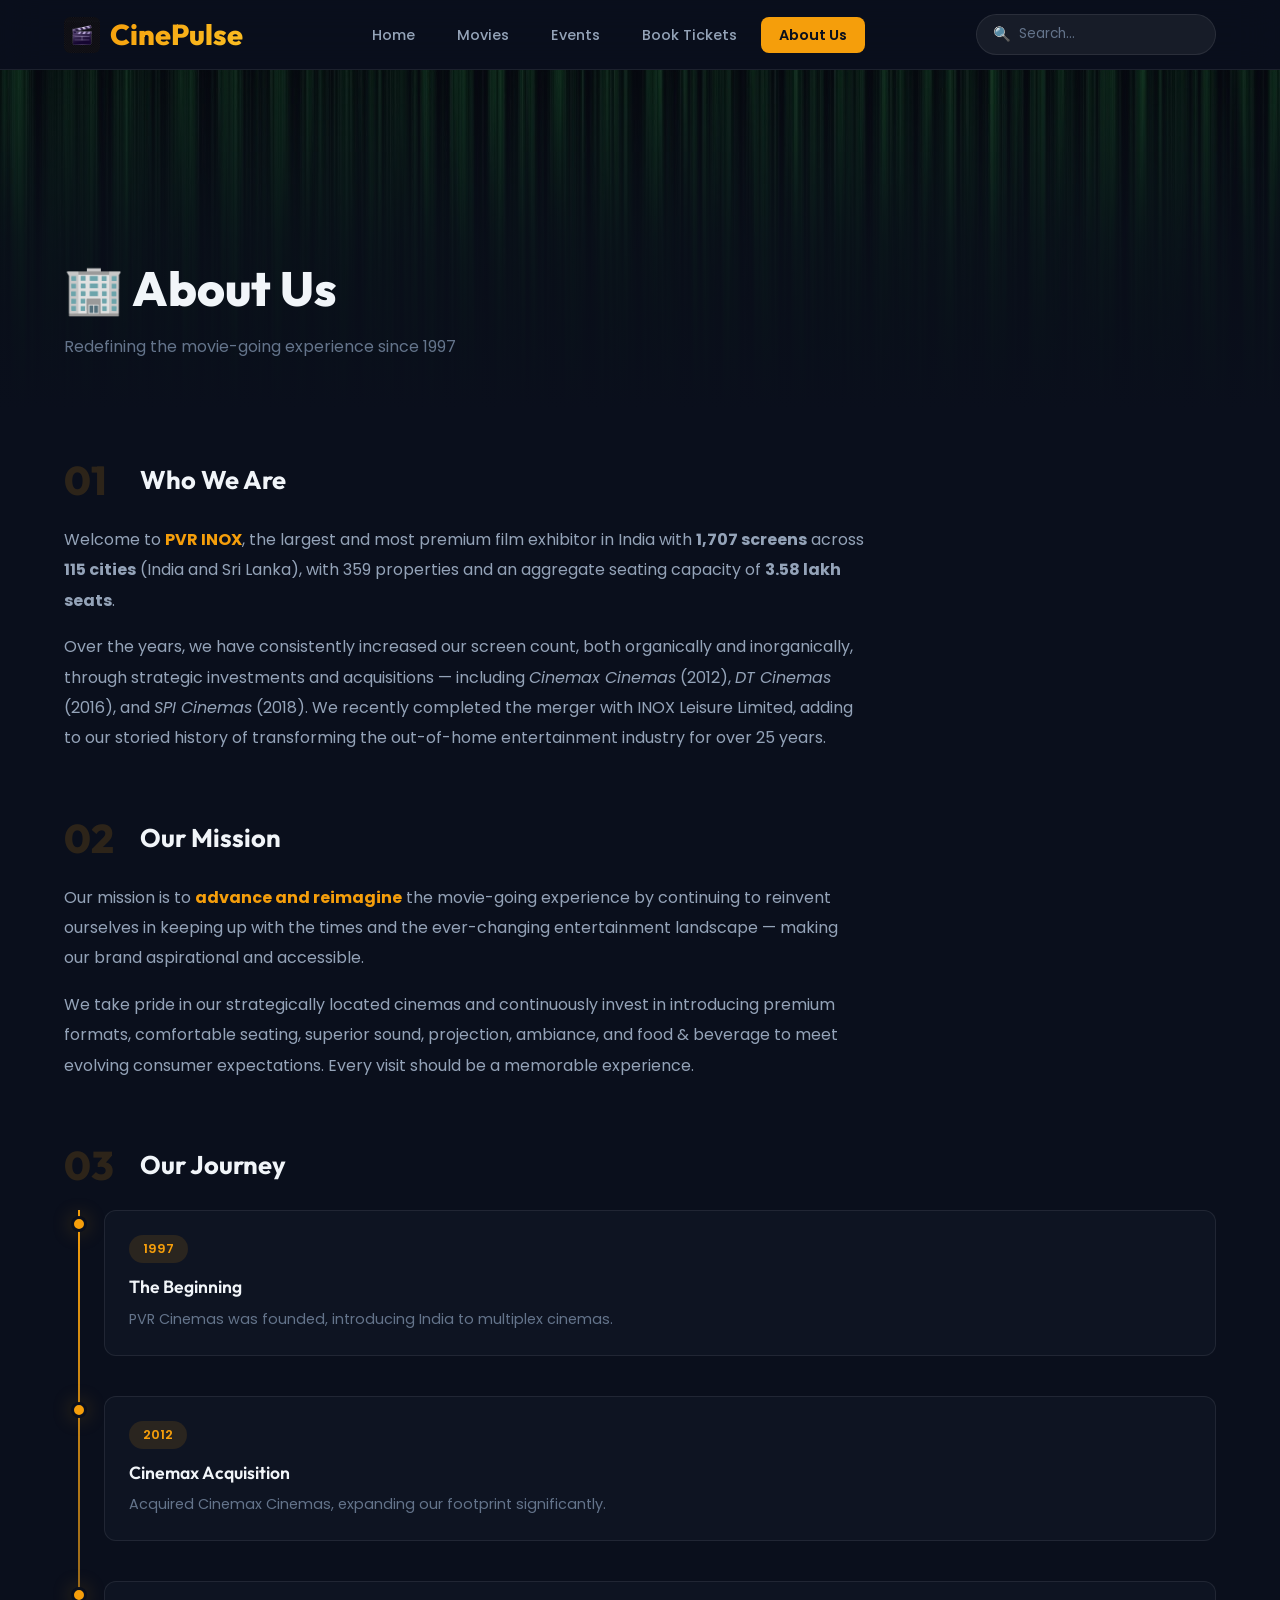
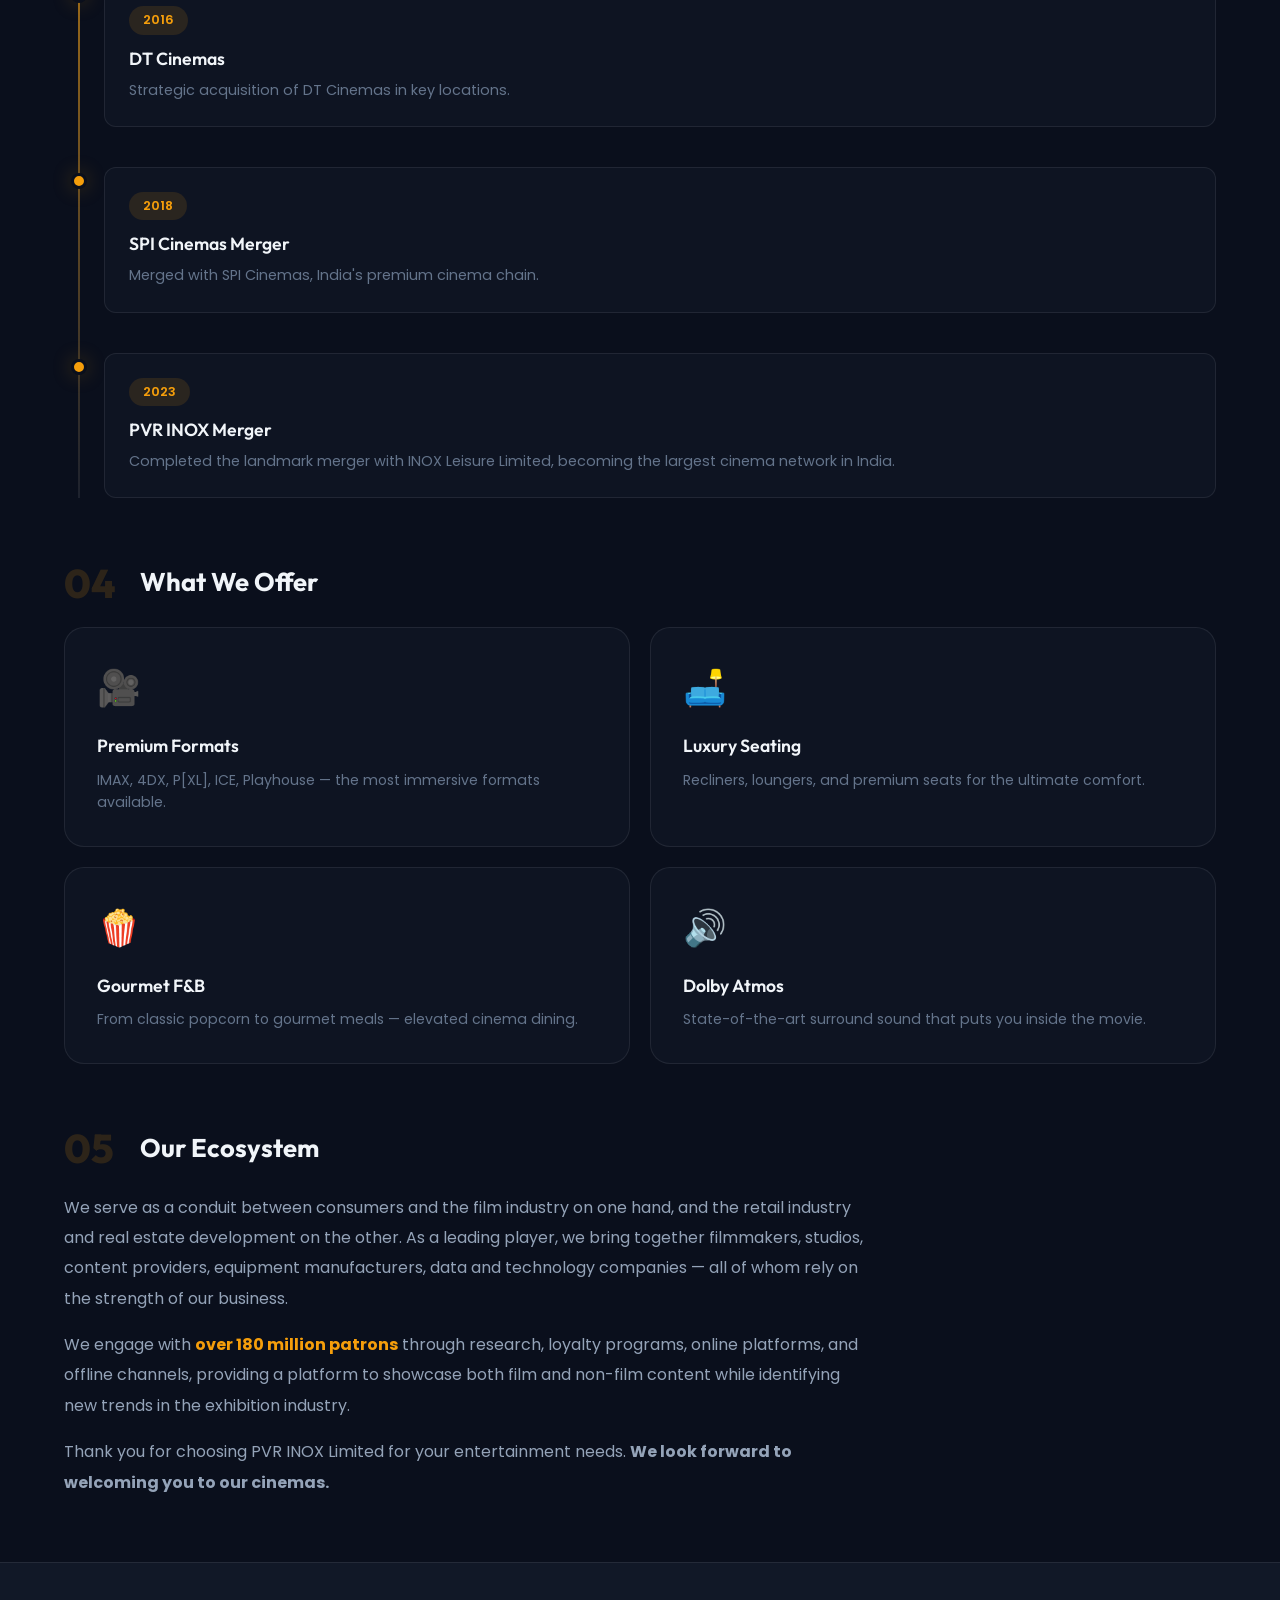
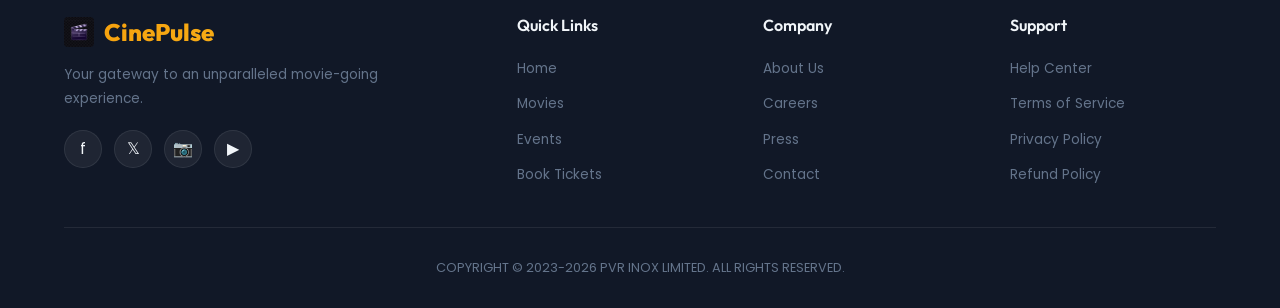
==== commit d9004313: "updated" ====
--- a/about.html
+++ b/about.html
@@ -15,7 +15,7 @@
   <!-- Navbar -->
   <nav class="navbar" id="navbar">
     <div class="navbar__brand">
-      <span class="navbar__logo-icon">🎬</span>
+      <img src="logo.png" alt="CinePulse Logo" class="navbar__logo-icon">
       <a href="index.html" class="navbar__logo">CinePulse</a>
     </div>
     <ul class="navbar__links" id="navLinks">
@@ -204,7 +204,7 @@
   <footer class="footer">
     <div class="footer__grid">
       <div class="footer__brand">
-        <div class="footer__brand-name">🎬 CinePulse</div>
+        <div class="footer__brand-name"><img src="logo.png" alt="CinePulse" class="footer__logo-img"> CinePulse</div>
         <p class="footer__brand-desc">Your gateway to an unparalleled movie-going experience.</p>
         <div class="footer__social">
           <a href="#" aria-label="Facebook">f</a>
--- a/global.css
+++ b/global.css
@@ -156,7 +156,10 @@
 }
 
 .navbar__logo-icon {
-  font-size: 1.5rem;
+  height: 36px;
+  width: auto;
+  object-fit: contain;
+  border-radius: 6px;
 }
 
 .navbar__links {
@@ -303,7 +306,6 @@
   border: 1px solid var(--border-glass);
   transition: all var(--transition-smooth);
   cursor: pointer;
-  group: true;
 }
 
 .card:hover {
@@ -409,6 +411,16 @@
   -webkit-text-fill-color: transparent;
   background-clip: text;
   margin-bottom: 12px;
+  display: flex;
+  align-items: center;
+  gap: 10px;
+}
+
+.footer__logo-img {
+  height: 30px;
+  width: auto;
+  object-fit: contain;
+  border-radius: 4px;
 }
 
 .footer__brand-desc {
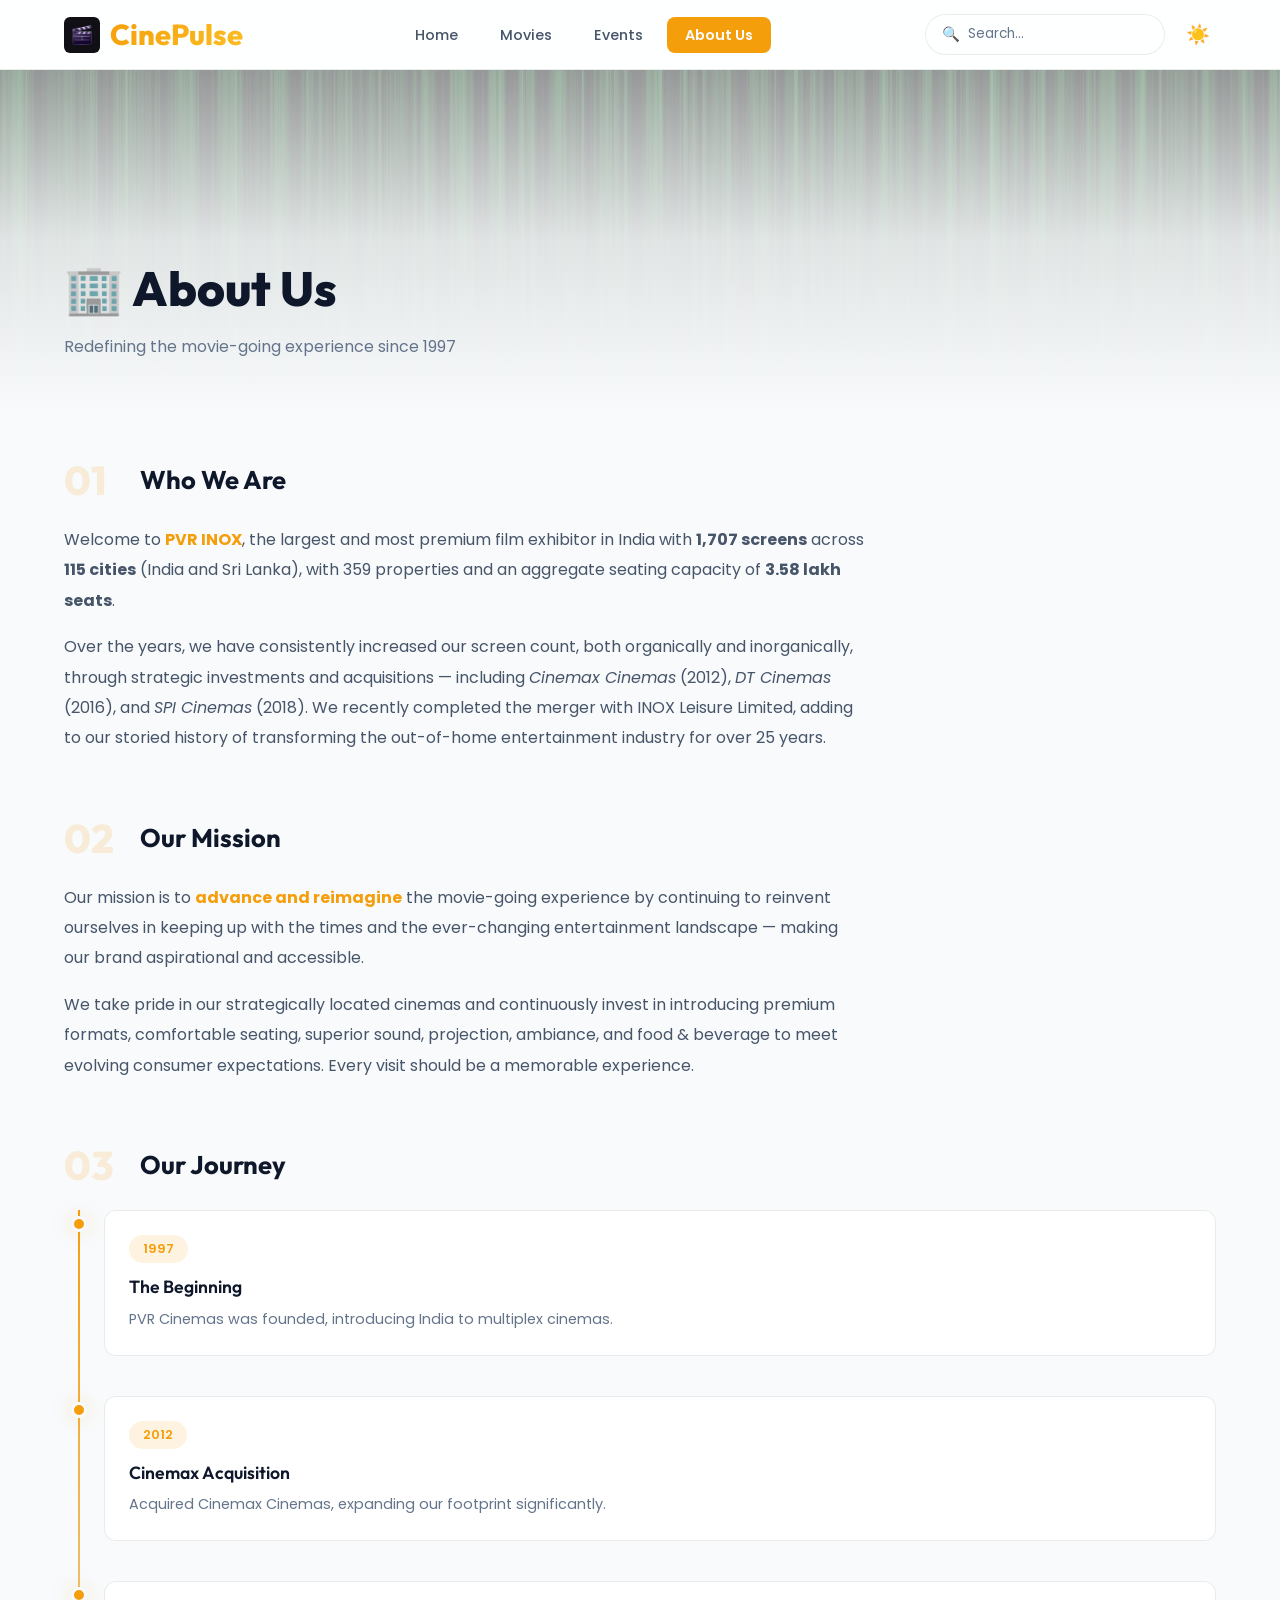
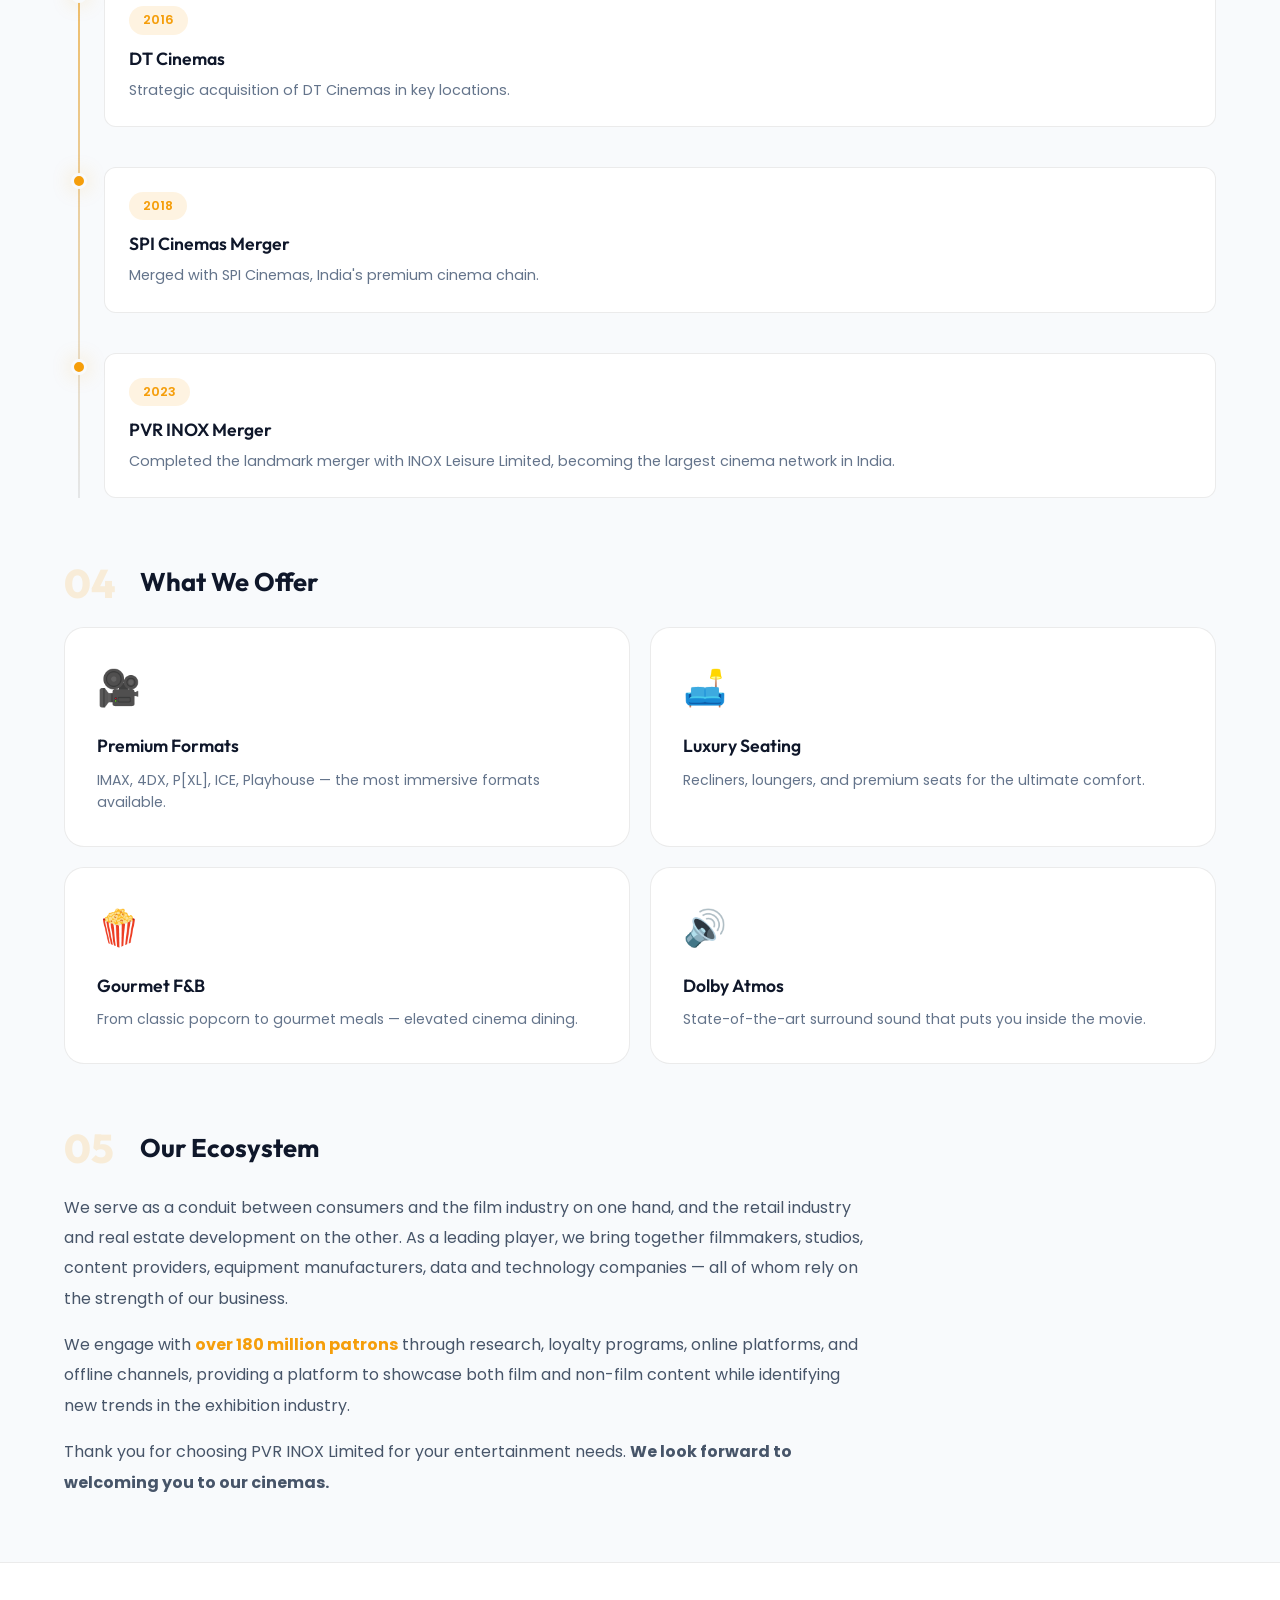
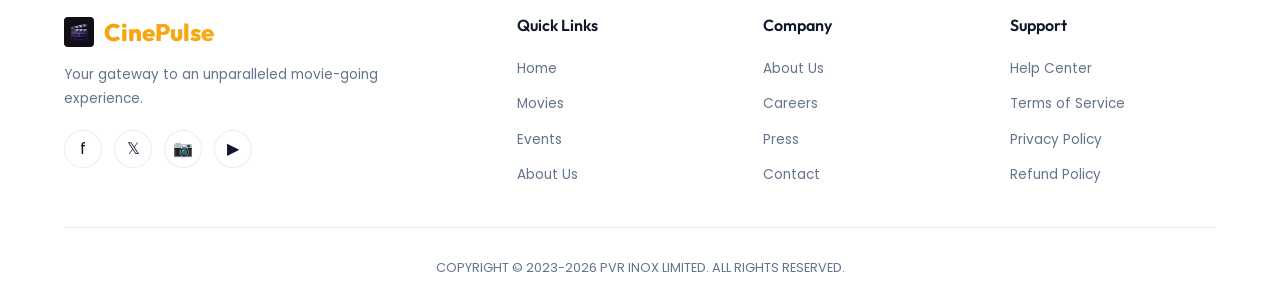
==== commit 2fe14c8f: "updated" ====
--- a/about.html
+++ b/about.html
@@ -7,6 +7,7 @@
   <title>About Us — CinePulse</title>
   <link rel="stylesheet" href="global.css">
   <link rel="stylesheet" href="about.css">
+  <link rel="icon" type="image/png" href="logo.png">
 </head>
 <body>
   <!-- Page Transition -->
@@ -22,12 +23,16 @@
       <li><a href="index.html">Home</a></li>
       <li><a href="movie.html">Movies</a></li>
       <li><a href="event.html">Events</a></li>
-      <li><a href="book.html">Book Tickets</a></li>
       <li><a href="about.html" class="active">About Us</a></li>
     </ul>
-    <div class="navbar__search">
-      <span class="navbar__search-icon">🔍</span>
-      <input type="text" placeholder="Search..." id="searchInput">
+    <div class="navbar__actions" style="display: flex; align-items: center; gap: 15px;">
+      <div class="navbar__search">
+        <span class="navbar__search-icon">🔍</span>
+        <input type="text" placeholder="Search..." id="searchInput">
+      </div>
+      <button class="theme-toggle" id="themeToggle" aria-label="Toggle Theme">
+        <span class="theme-toggle__icon">🌙</span>
+      </button>
     </div>
     <div class="navbar__hamburger" id="hamburger">
       <span></span>
@@ -219,7 +224,7 @@
           <li><a href="index.html">Home</a></li>
           <li><a href="movie.html">Movies</a></li>
           <li><a href="event.html">Events</a></li>
-          <li><a href="book.html">Book Tickets</a></li>
+          <li><a href="about.html">About Us</a></li>
         </ul>
       </div>
       <div class="footer__col">
--- a/global.css
+++ b/global.css
@@ -8,11 +8,11 @@
 /* ---------- CSS Custom Properties ---------- */
 :root {
   /* Colors */
-  --bg-primary: #0a0f1c;
-  --bg-secondary: #111827;
-  --bg-card: rgba(17, 24, 39, 0.65);
-  --bg-glass: rgba(10, 15, 28, 0.75);
-  --bg-glass-hover: rgba(10, 15, 28, 0.9);
+  --bg-primary: #12182b;
+  --bg-secondary: #1a2238;
+  --bg-card: rgba(26, 34, 56, 0.65);
+  --bg-glass: rgba(18, 24, 43, 0.75);
+  --bg-glass-hover: rgba(18, 24, 43, 0.9);
 
   --accent: #f59e0b;
   --accent-hover: #d97706;
@@ -51,6 +51,63 @@
   --shadow-card: 0 8px 32px rgba(0, 0, 0, 0.3);
   --shadow-glow: 0 0 40px var(--accent-glow);
   --shadow-float: 0 20px 60px rgba(0, 0, 0, 0.4);
+
+  /* Overlays */
+  --overlay-heavy: rgba(18, 24, 43, 0.9);
+  --overlay-mid: rgba(18, 24, 43, 0.55);
+  --overlay-light: rgba(18, 24, 43, 0.1);
+  --btn-outline-border: rgba(255, 255, 255, 0.2);
+}
+
+/* ---------- LIGHT THEME ---------- */
+[data-theme="light"] {
+  --bg-primary: #f8fafc;
+  --bg-secondary: #ffffff;
+  --bg-card: rgba(255, 255, 255, 0.9);
+  --bg-glass: rgba(255, 255, 255, 0.85);
+  --bg-glass-hover: rgba(255, 255, 255, 0.98);
+
+  --text-primary: #0f172a;
+  --text-secondary: #475569;
+  --text-muted: #64748b;
+
+  --border-glass: rgba(0, 0, 0, 0.08);
+  --border-accent: rgba(245, 158, 11, 0.4);
+
+  --shadow-card: 0 8px 32px rgba(0, 0, 0, 0.05);
+  --shadow-glow: 0 0 40px rgba(245, 158, 11, 0.15);
+  --shadow-float: 0 20px 60px rgba(0, 0, 0, 0.1);
+
+  /* Overlays */
+  --overlay-heavy: rgba(248, 250, 252, 0.9);
+  --overlay-mid: rgba(248, 250, 252, 0.6);
+  --overlay-light: rgba(248, 250, 252, 0.1);
+  --btn-outline-border: rgba(0, 0, 0, 0.15);
+}
+
+/* Theme Toggle Button */
+.theme-toggle {
+  background: transparent;
+  border: none;
+  color: var(--text-primary);
+  width: 36px;
+  height: 36px;
+  border-radius: 50%;
+  display: flex;
+  align-items: center;
+  justify-content: center;
+  cursor: pointer;
+  transition: all var(--transition-medium);
+  font-size: 1.2rem;
+}
+
+.theme-toggle:hover {
+  background: rgba(255, 255, 255, 0.1);
+  transform: rotate(15deg) scale(1.1);
+}
+
+[data-theme="light"] .theme-toggle:hover {
+  background: rgba(0, 0, 0, 0.05);
 }
 
 /* ---------- Reset & Base ---------- */
--- a/about.css
+++ b/about.css
@@ -19,8 +19,8 @@
   background: linear-gradient(
     to top,
     var(--bg-primary) 0%,
-    rgba(10, 15, 28, 0.85) 50%,
-    rgba(10, 15, 28, 0.5) 100%
+    var(--overlay-heavy) 50%,
+    var(--overlay-mid) 100%
   );
 }
 
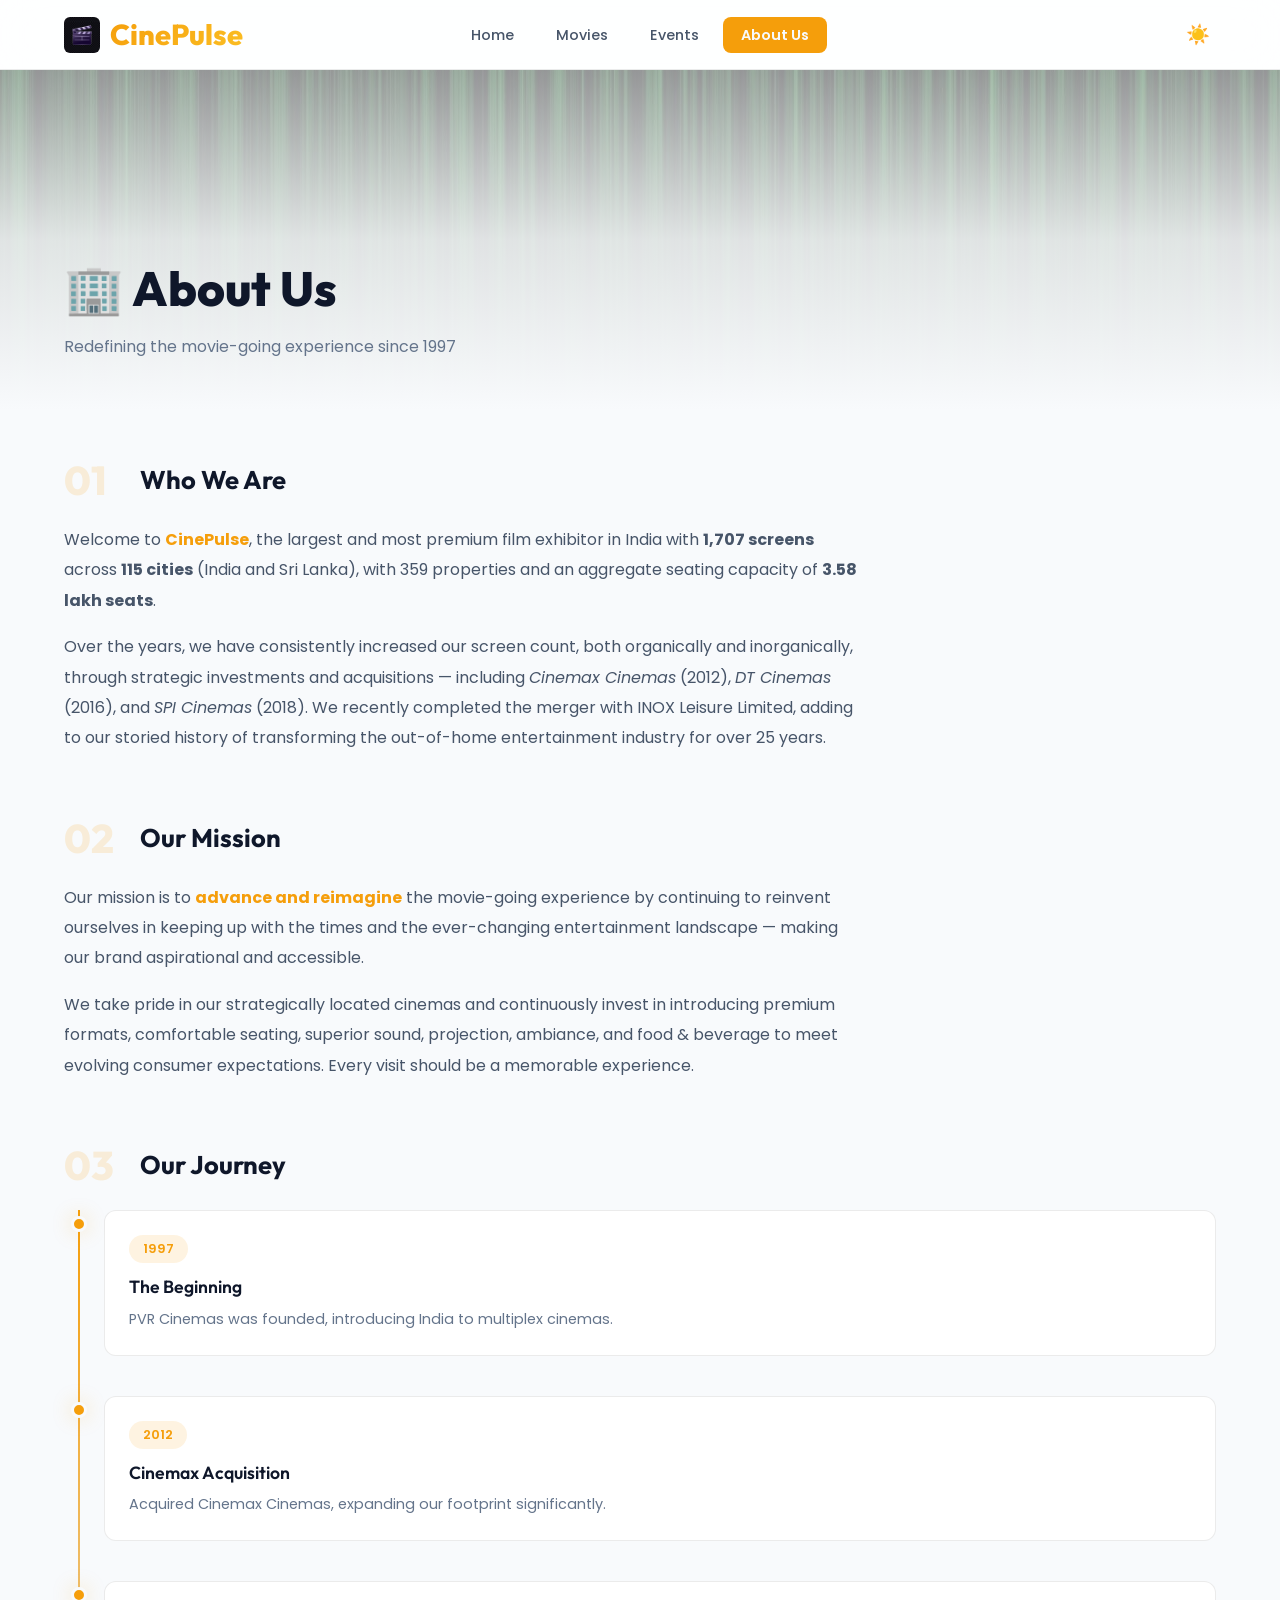
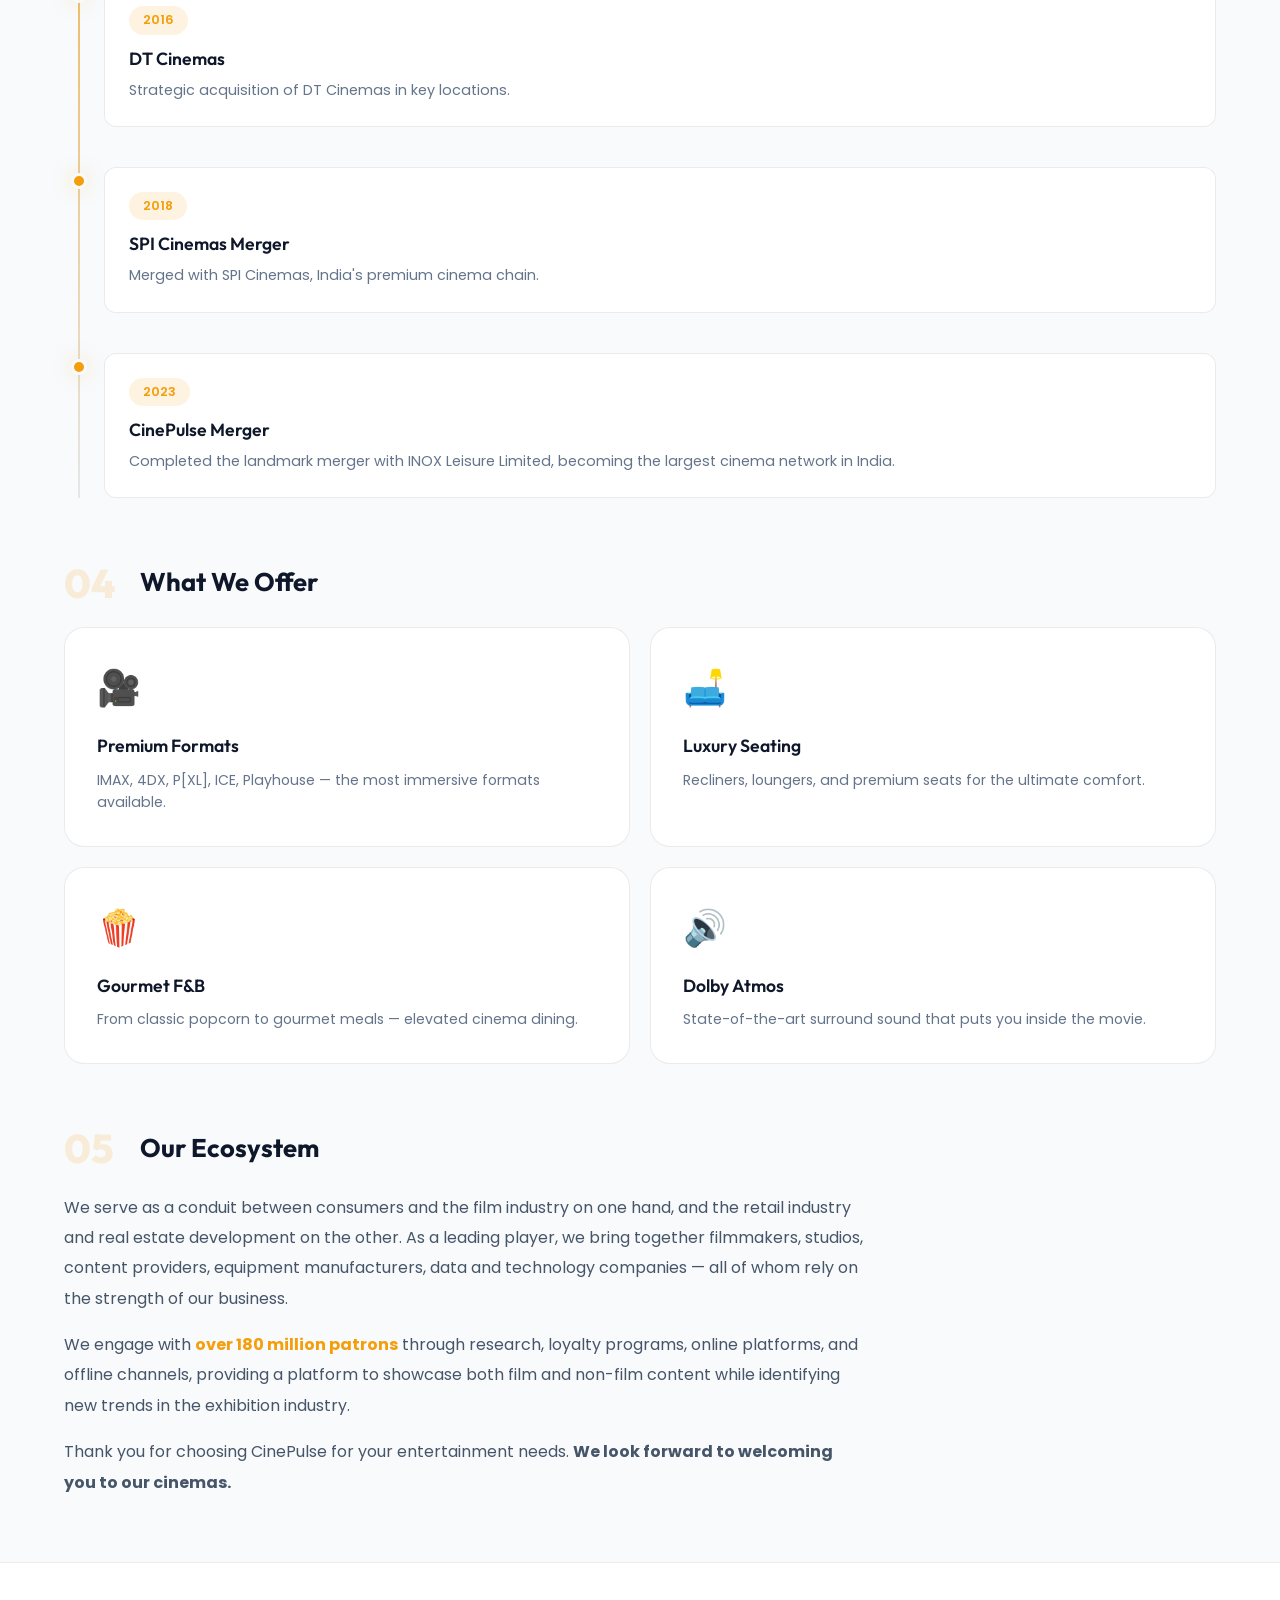
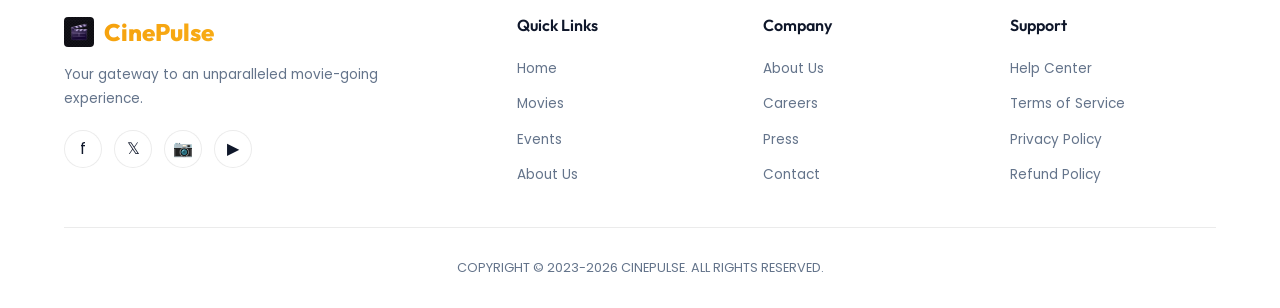
==== commit be9ac2ed: "updated" ====
--- a/about.html
+++ b/about.html
@@ -3,7 +3,7 @@
 <head>
   <meta charset="UTF-8">
   <meta name="viewport" content="width=device-width, initial-scale=1.0">
-  <meta name="description" content="Learn about CinePulse and PVR INOX — India's largest premium film exhibitor with 1700+ screens across 115 cities.">
+  <meta name="description" content="Learn about CinePulse — India's largest premium film exhibitor with 1700+ screens across 115 cities.">
   <title>About Us — CinePulse</title>
   <link rel="stylesheet" href="global.css">
   <link rel="stylesheet" href="about.css">
@@ -26,10 +26,6 @@
       <li><a href="about.html" class="active">About Us</a></li>
     </ul>
     <div class="navbar__actions" style="display: flex; align-items: center; gap: 15px;">
-      <div class="navbar__search">
-        <span class="navbar__search-icon">🔍</span>
-        <input type="text" placeholder="Search..." id="searchInput">
-      </div>
       <button class="theme-toggle" id="themeToggle" aria-label="Toggle Theme">
         <span class="theme-toggle__icon">🌙</span>
       </button>
@@ -63,7 +59,7 @@
         </div>
         <div class="about-section__content">
           <p>
-            Welcome to <strong class="text-accent">PVR INOX</strong>, the largest and most premium film exhibitor
+            Welcome to <strong class="text-accent">CinePulse</strong>, the largest and most premium film exhibitor
             in India with <strong>1,707 screens</strong> across <strong>115 cities</strong> (India and Sri Lanka),
             with 359 properties and an aggregate seating capacity of <strong>3.58 lakh seats</strong>.
           </p>
@@ -140,7 +136,7 @@
             <div class="timeline__marker"></div>
             <div class="timeline__content">
               <span class="timeline__year">2023</span>
-              <h3>PVR INOX Merger</h3>
+              <h3>CinePulse Merger</h3>
               <p>Completed the landmark merger with INOX Leisure Limited, becoming the largest cinema network in India.</p>
             </div>
           </div>
@@ -196,7 +192,7 @@
             both film and non-film content while identifying new trends in the exhibition industry.
           </p>
           <p>
-            Thank you for choosing PVR INOX Limited for your entertainment needs.
+            Thank you for choosing CinePulse for your entertainment needs.
             <strong>We look forward to welcoming you to our cinemas.</strong>
           </p>
         </div>
@@ -247,7 +243,7 @@
       </div>
     </div>
     <div class="footer__bottom">
-      COPYRIGHT © 2023-2026 PVR INOX LIMITED. ALL RIGHTS RESERVED.
+      COPYRIGHT © 2023-2026 CINEPULSE. ALL RIGHTS RESERVED.
     </div>
   </footer>
 
--- a/global.css
+++ b/global.css
@@ -224,6 +224,9 @@
   align-items: center;
   gap: 6px;
   list-style: none;
+  position: absolute;
+  left: 50%;
+  transform: translateX(-50%);
 }
 
 .navbar__links a {
@@ -247,46 +250,7 @@
   font-weight: 600;
 }
 
-.navbar__search {
-  display: flex;
-  align-items: center;
-  gap: 8px;
-  background: rgba(255, 255, 255, 0.06);
-  border: 1px solid var(--border-glass);
-  border-radius: 100px;
-  padding: 8px 16px;
-  transition: all var(--transition-fast);
-}
-
-.navbar__search:focus-within {
-  border-color: var(--accent);
-  background: rgba(255, 255, 255, 0.1);
-  box-shadow: 0 0 20px var(--accent-glow);
-}
-
-.navbar__search-icon {
-  color: var(--text-muted);
-  font-size: 0.9rem;
-}
-
-.navbar__search input {
-  background: none;
-  border: none;
-  outline: none;
-  color: var(--text-primary);
-  font-family: var(--font-body);
-  font-size: 0.85rem;
-  width: 180px;
-  transition: width var(--transition-smooth);
-}
-
-.navbar__search input::placeholder {
-  color: var(--text-muted);
-}
-
-.navbar__search input:focus {
-  width: 240px;
-}
+
 
 /* Hamburger */
 .navbar__hamburger {
@@ -769,6 +733,8 @@
   .navbar__links {
     position: fixed;
     top: 0;
+    left: auto;
+    transform: none;
     right: -100%;
     width: 280px;
     height: 100vh;
@@ -790,9 +756,6 @@
     font-size: 1rem;
   }
 
-  .navbar__search {
-    display: none;
-  }
 
   .section-header__title {
     font-size: 1.5rem;
